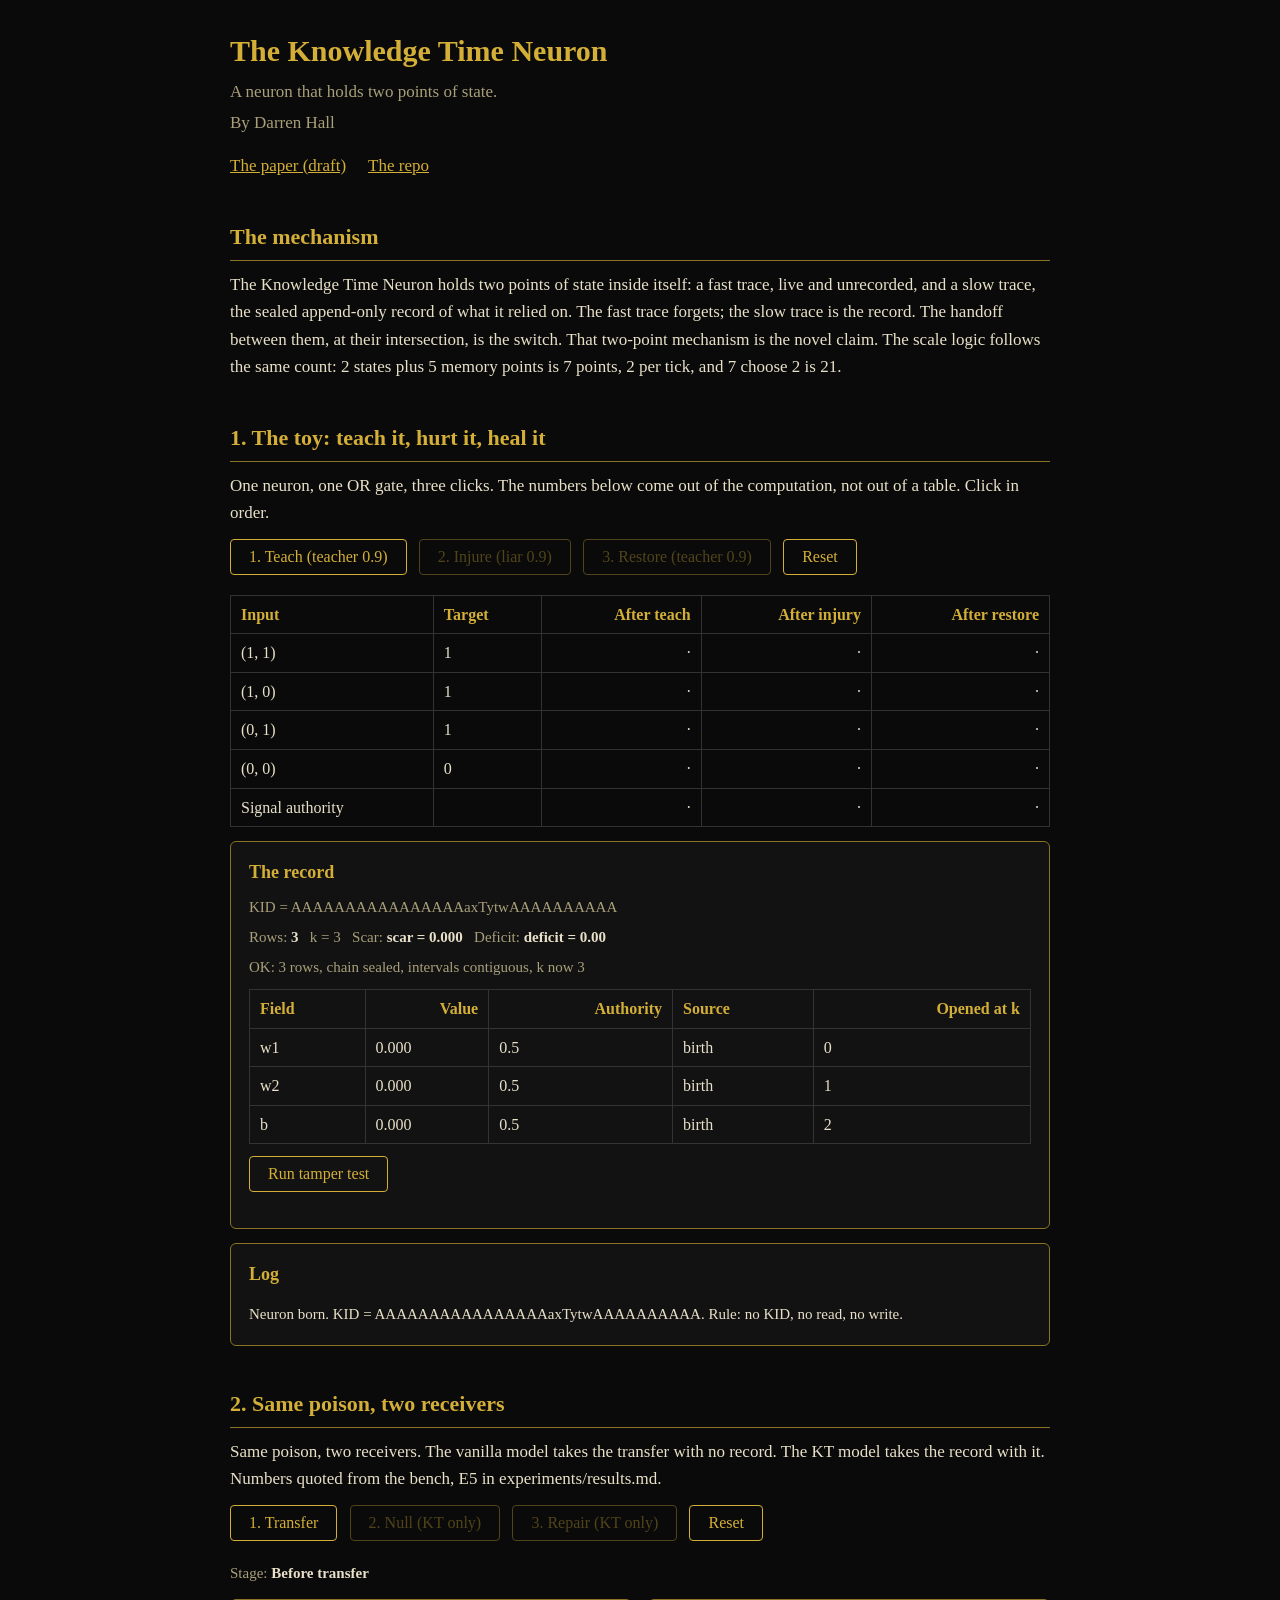
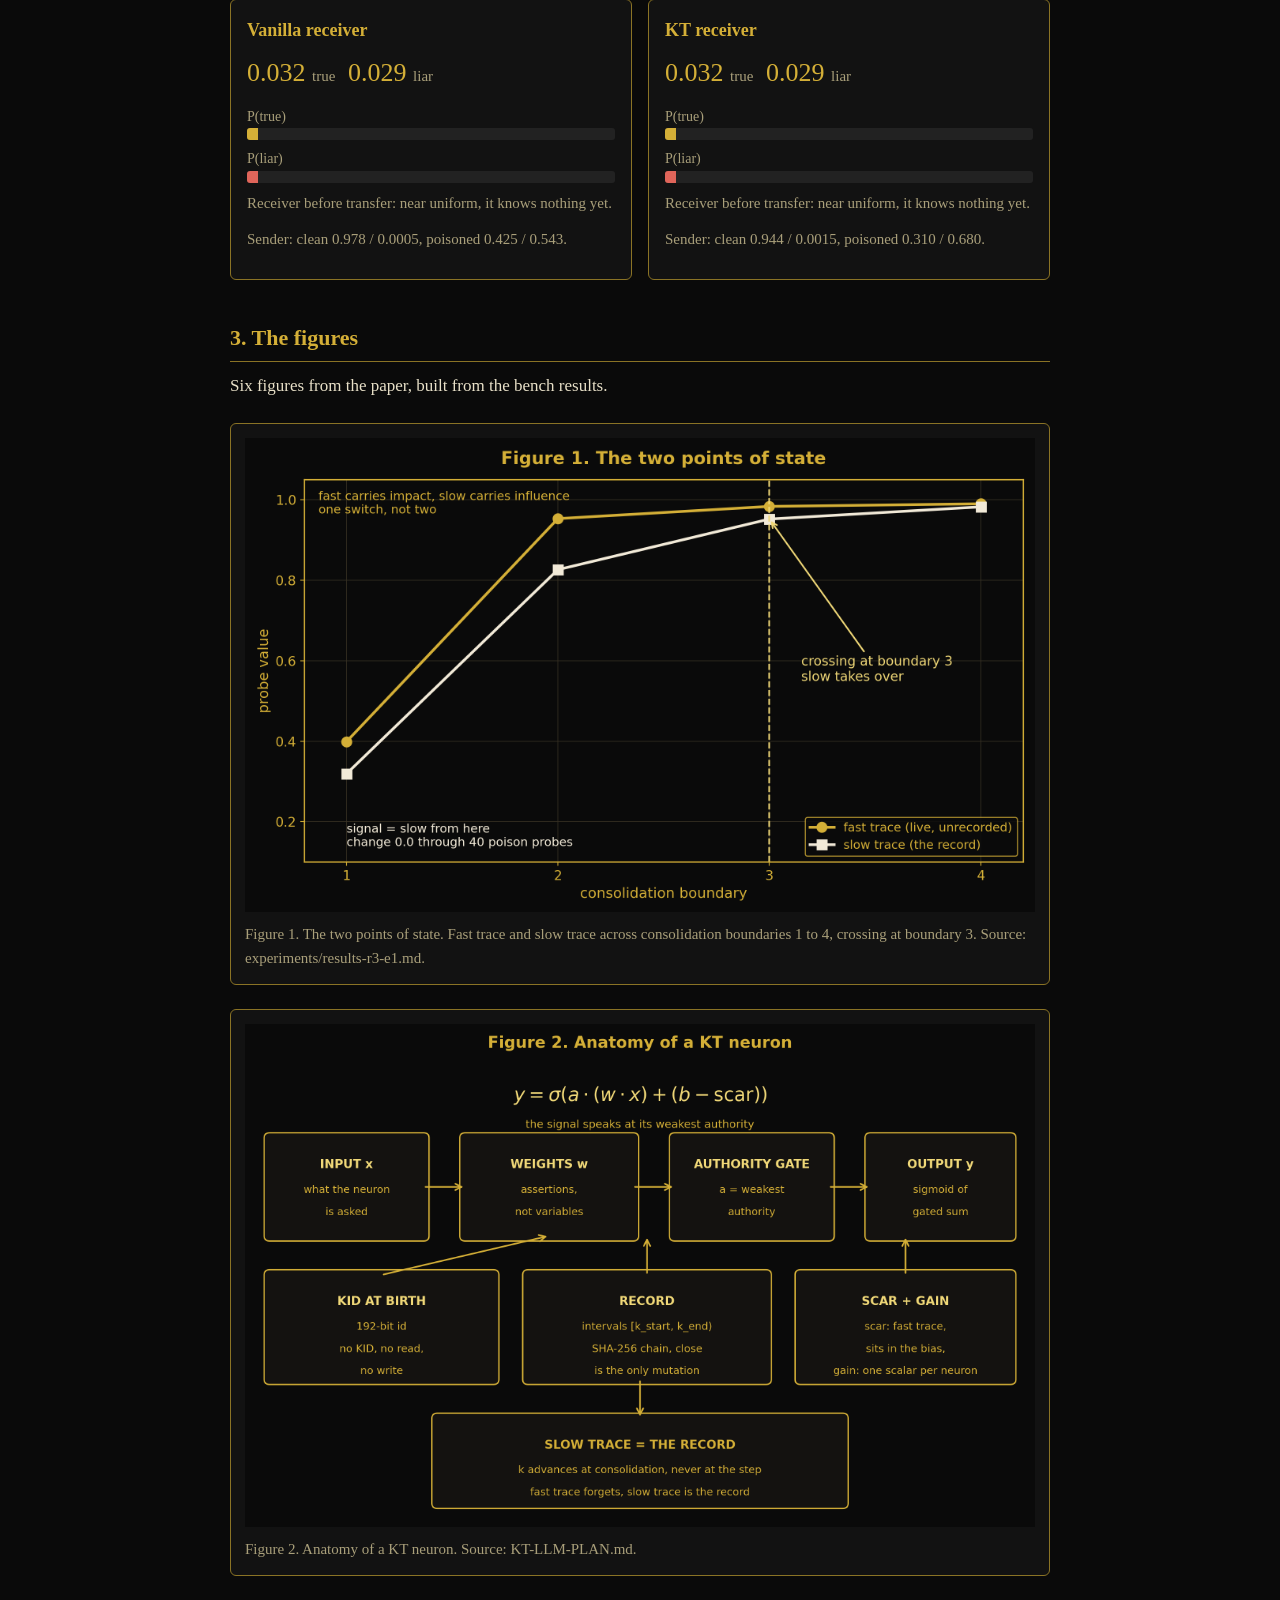
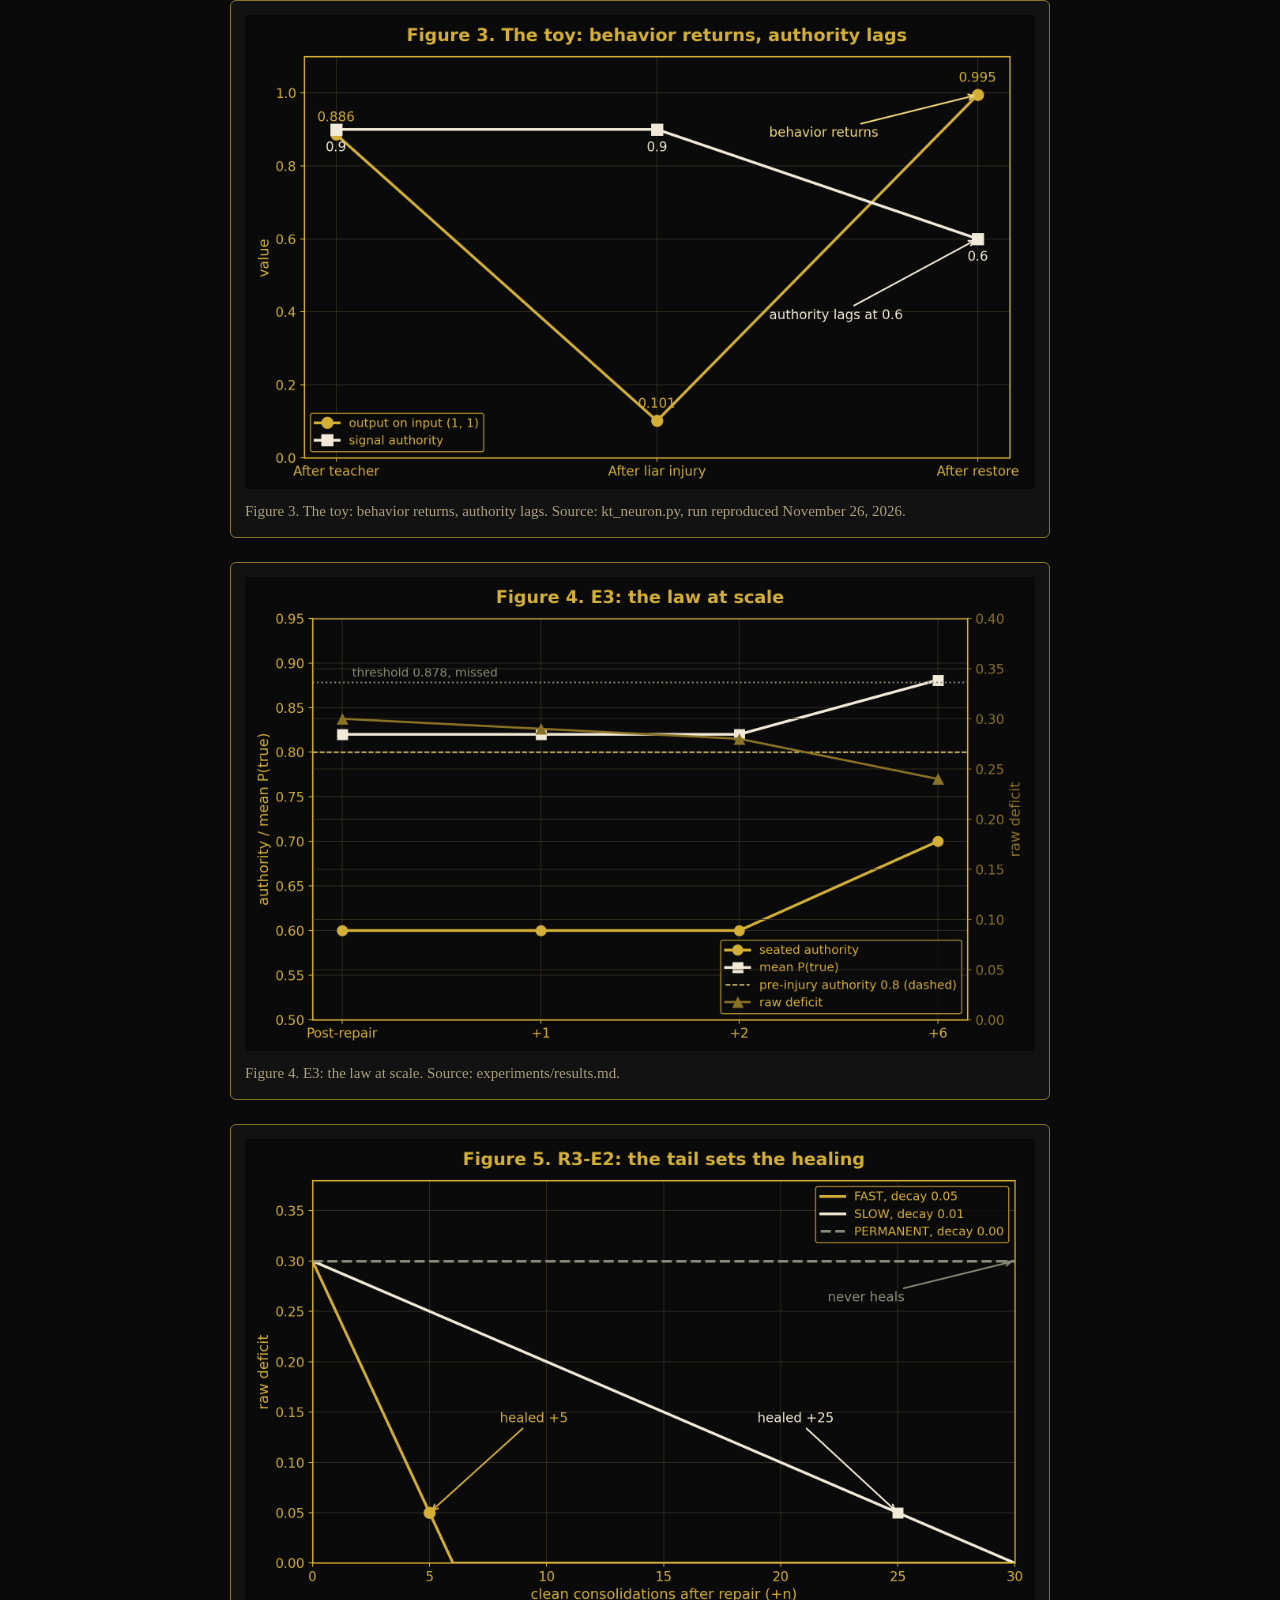
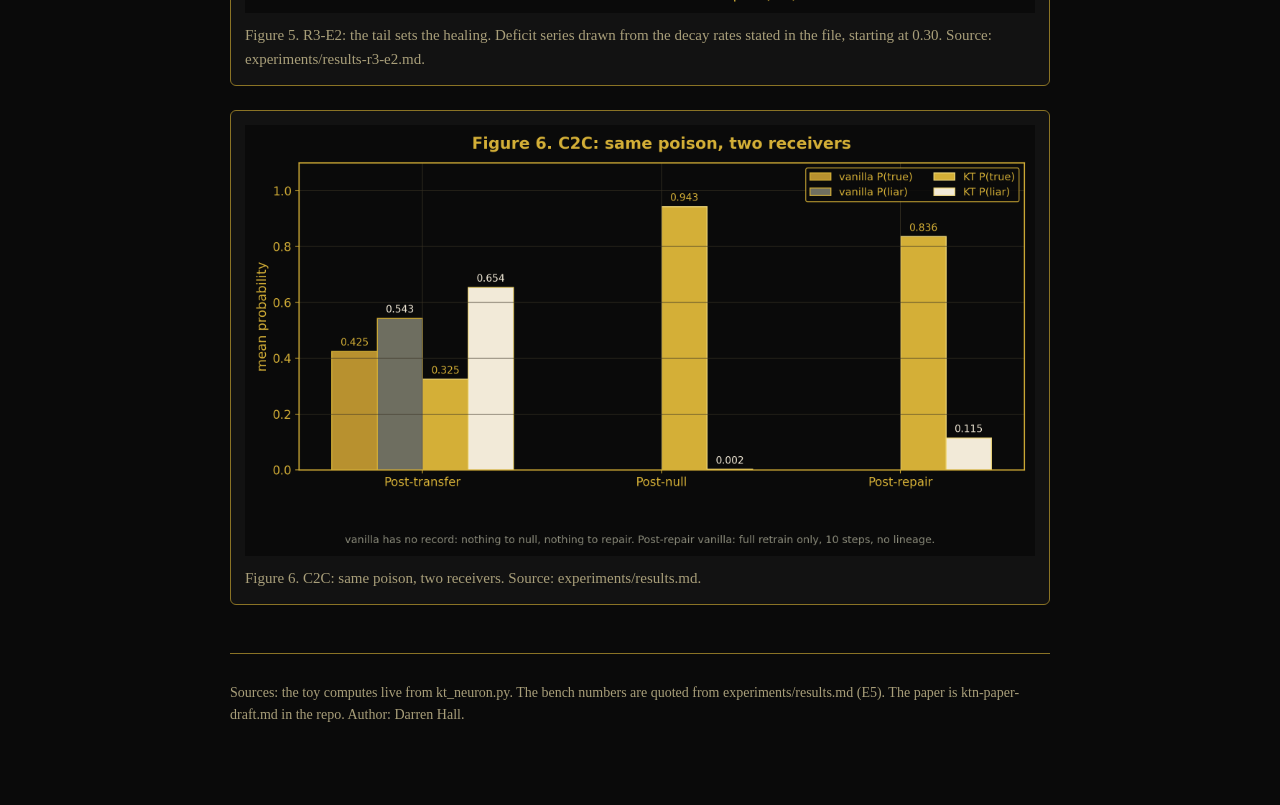
==== docs/index.html @ 627a6b1f "Web demo: interactive toy, vanilla vs KT side-by-side, figures" ====
<!DOCTYPE html>
<html lang="en">
<head>
<meta charset="utf-8">
<meta name="viewport" content="width=device-width, initial-scale=1">
<title>The Knowledge Time Neuron: A Neuron That Holds Two Points of State</title>
<link rel="stylesheet" href="style.css">
<script src="app.js" defer></script>
</head>
<body>
<main>

<header>
  <h1>The Knowledge Time Neuron</h1>
  <p class="sub">A neuron that holds two points of state.</p>
  <p class="author">By Darren Hall</p>
  <p class="links">
    <a href="https://github.com/iamvolshi/KT-neuron/blob/main/ktn-paper-draft.md">The paper (draft)</a>
    <a href="https://github.com/iamvolshi/KT-neuron">The repo</a>
  </p>
</header>

<section id="mechanism">
  <h2>The mechanism</h2>
  <p>The Knowledge Time Neuron holds two points of state inside itself: a fast trace, live and unrecorded, and a slow trace, the sealed append-only record of what it relied on. The fast trace forgets; the slow trace is the record. The handoff between them, at their intersection, is the switch. That two-point mechanism is the novel claim. The scale logic follows the same count: 2 states plus 5 memory points is 7 points, 2 per tick, and 7 choose 2 is 21.</p>
</section>

<section id="toy">
  <h2>1. The toy: teach it, hurt it, heal it</h2>
  <p>One neuron, one OR gate, three clicks. The numbers below come out of the computation, not out of a table. Click in order.</p>

  <div class="controls">
    <button id="btnTeach" type="button">1. Teach (teacher 0.9)</button>
    <button id="btnInjure" type="button">2. Injure (liar 0.9)</button>
    <button id="btnRestore" type="button">3. Restore (teacher 0.9)</button>
    <button id="btnResetToy" type="button">Reset</button>
  </div>

  <table>
    <thead>
      <tr><th>Input</th><th>Target</th><th class="num">After teach</th><th class="num">After injury</th><th class="num">After restore</th></tr>
    </thead>
    <tbody>
      <tr><td>(1, 1)</td><td>1</td><td class="num" id="probe-0-teach">·</td><td class="num" id="probe-0-injury">·</td><td class="num" id="probe-0-restore">·</td></tr>
      <tr><td>(1, 0)</td><td>1</td><td class="num" id="probe-1-teach">·</td><td class="num" id="probe-1-injury">·</td><td class="num" id="probe-1-restore">·</td></tr>
      <tr><td>(0, 1)</td><td>1</td><td class="num" id="probe-2-teach">·</td><td class="num" id="probe-2-injury">·</td><td class="num" id="probe-2-restore">·</td></tr>
      <tr><td>(0, 0)</td><td>0</td><td class="num" id="probe-3-teach">·</td><td class="num" id="probe-3-injury">·</td><td class="num" id="probe-3-restore">·</td></tr>
      <tr><td>Signal authority</td><td></td><td class="num" id="auth-teach">·</td><td class="num" id="auth-injury">·</td><td class="num" id="auth-restore">·</td></tr>
    </tbody>
  </table>

  <p class="note" id="gateNote"></p>

  <div class="panel">
    <h3>The record</h3>
    <p class="statline" id="kidLine">KID = </p>
    <p class="statline">Rows: <b id="recRows">3</b> &nbsp; <span id="recK">k = 3</span> &nbsp; Scar: <b id="recScar">0.000</b> &nbsp; Deficit: <b id="recDeficit">0.00</b></p>
    <p class="statline" id="recVerify"></p>
    <table>
      <thead>
        <tr><th>Field</th><th class="num">Value</th><th class="num">Authority</th><th>Source</th><th class="num">Opened at k</th></tr>
      </thead>
      <tbody id="standingBody"></tbody>
    </table>
    <div class="controls">
      <button id="btnTamper" type="button">Run tamper test</button>
    </div>
    <p class="note" id="tamperResult"></p>
  </div>

  <div class="panel">
    <h3>Log</h3>
    <ul class="log" id="toyLog"></ul>
  </div>
</section>

<section id="sidebyside">
  <h2>2. Same poison, two receivers</h2>
  <p>Same poison, two receivers. The vanilla model takes the transfer with no record. The KT model takes the record with it. Numbers quoted from the bench, E5 in experiments/results.md.</p>

  <div class="controls">
    <button id="btnTransfer" type="button">1. Transfer</button>
    <button id="btnNull" type="button">2. Null (KT only)</button>
    <button id="btnRepair" type="button">3. Repair (KT only)</button>
    <button id="btnResetSb" type="button">Reset</button>
  </div>
  <p class="statline">Stage: <b id="sbStage">Before transfer</b></p>

  <div class="cards">
    <div class="card">
      <h3>Vanilla receiver</h3>
      <p><span class="big"><span id="vTrue">0.032</span> <small>true</small></span> &nbsp; <span class="big"><span id="vLiar">0.029</span> <small>liar</small></span></p>
      <div class="bar-row"><div class="lbl">P(true)</div><div class="bar"><div class="bar-fill" id="vTrueBar"></div></div></div>
      <div class="bar-row"><div class="lbl">P(liar)</div><div class="bar"><div class="bar-fill liar" id="vLiarBar"></div></div></div>
      <p class="note" id="vNote">Receiver before transfer: near uniform, it knows nothing yet.</p>
      <p class="note">Sender: clean 0.978 / 0.0005, poisoned 0.425 / 0.543.</p>
    </div>
    <div class="card">
      <h3>KT receiver</h3>
      <p><span class="big"><span id="kTrue">0.032</span> <small>true</small></span> &nbsp; <span class="big"><span id="kLiar">0.029</span> <small>liar</small></span></p>
      <div class="bar-row"><div class="lbl">P(true)</div><div class="bar"><div class="bar-fill" id="kTrueBar"></div></div></div>
      <div class="bar-row"><div class="lbl">P(liar)</div><div class="bar"><div class="bar-fill liar" id="kLiarBar"></div></div></div>
      <p class="note" id="kNote">Receiver before transfer: near uniform, it knows nothing yet.</p>
      <p class="note">Sender: clean 0.944 / 0.0015, poisoned 0.310 / 0.680.</p>
    </div>
  </div>
</section>

<section id="figures">
  <h2>3. The figures</h2>
  <p>Six figures from the paper, built from the bench results.</p>

  <figure>
    <img src="figures/fig1-two-traces.png" alt="Figure 1. The two points of state.">
    <figcaption>Figure 1. The two points of state. Fast trace and slow trace across consolidation boundaries 1 to 4, crossing at boundary 3. Source: experiments/results-r3-e1.md.</figcaption>
  </figure>

  <figure>
    <img src="figures/fig2-anatomy.png" alt="Figure 2. Anatomy of a KT neuron.">
    <figcaption>Figure 2. Anatomy of a KT neuron. Source: KT-LLM-PLAN.md.</figcaption>
  </figure>

  <figure>
    <img src="figures/fig3-toy.png" alt="Figure 3. The toy: behavior returns, authority lags.">
    <figcaption>Figure 3. The toy: behavior returns, authority lags. Source: kt_neuron.py, run reproduced November 26, 2026.</figcaption>
  </figure>

  <figure>
    <img src="figures/fig4-authority-lag.png" alt="Figure 4. E3: the law at scale.">
    <figcaption>Figure 4. E3: the law at scale. Source: experiments/results.md.</figcaption>
  </figure>

  <figure>
    <img src="figures/fig5-tails.png" alt="Figure 5. R3-E2: the tail sets the healing.">
    <figcaption>Figure 5. R3-E2: the tail sets the healing. Deficit series drawn from the decay rates stated in the file, starting at 0.30. Source: experiments/results-r3-e2.md.</figcaption>
  </figure>

  <figure>
    <img src="figures/fig6-c2c.png" alt="Figure 6. C2C: same poison, two receivers.">
    <figcaption>Figure 6. C2C: same poison, two receivers. Source: experiments/results.md.</figcaption>
  </figure>
</section>

<footer>
  <p>Sources: the toy computes live from kt_neuron.py. The bench numbers are quoted from experiments/results.md (E5). The paper is ktn-paper-draft.md in the repo. Author: Darren Hall.</p>
</footer>

</main>
</body>
</html>
---- docs/style.css ----
/* KTN demo: dark panels, gold lettering, matching the paper figures. */

:root {
  --bg: #0a0a0a;
  --panel: #121212;
  --panel-2: #1a1a1a;
  --gold: #d4af37;
  --gold-dim: #8a7325;
  --text: #e8e0c8;
  --muted: #a99f7a;
  --red: #e0655a;
  --green: #7fb069;
}

* { box-sizing: border-box; }

body {
  margin: 0;
  background: var(--bg);
  color: var(--text);
  font-family: Georgia, "Times New Roman", serif;
  font-size: 17px;
  line-height: 1.6;
}

main {
  max-width: 860px;
  margin: 0 auto;
  padding: 32px 20px 64px;
}

a { color: var(--gold); }

h1 {
  color: var(--gold);
  font-size: 30px;
  line-height: 1.25;
  margin: 0 0 8px;
}

h2 {
  color: var(--gold);
  font-size: 22px;
  margin: 40px 0 10px;
  border-bottom: 1px solid var(--gold-dim);
  padding-bottom: 6px;
}

h3 {
  color: var(--gold);
  font-size: 18px;
  margin: 0 0 8px;
}

.sub { color: var(--muted); margin: 0 0 4px; }
.author { color: var(--muted); margin: 0 0 16px; }
.links { margin: 0 0 8px; }
.links a { margin-right: 18px; }

section p { margin: 0 0 12px; }

.panel {
  background: var(--panel);
  border: 1px solid var(--gold-dim);
  border-radius: 6px;
  padding: 16px 18px;
  margin: 14px 0;
}

.controls { margin: 12px 0; }

button {
  background: transparent;
  color: var(--gold);
  border: 1px solid var(--gold);
  border-radius: 4px;
  font-family: inherit;
  font-size: 16px;
  padding: 8px 18px;
  margin: 0 8px 8px 0;
  cursor: pointer;
}

button:hover:not(:disabled) {
  background: var(--gold);
  color: #000;
}

button:disabled {
  opacity: 0.35;
  cursor: default;
}

table {
  width: 100%;
  border-collapse: collapse;
  margin: 10px 0;
  font-size: 16px;
}

th, td {
  border: 1px solid #333;
  padding: 6px 10px;
  text-align: left;
}

th { color: var(--gold); font-weight: bold; }
td.num, th.num { text-align: right; font-variant-numeric: tabular-nums; }

.statline {
  color: var(--muted);
  font-size: 15px;
  margin: 6px 0;
}

.statline b { color: var(--text); font-weight: bold; }

.ok { color: var(--green); }
.fail { color: var(--red); }

.note { color: var(--muted); font-size: 15px; }

ul.log {
  list-style: none;
  padding: 0;
  margin: 10px 0 0;
  font-size: 15px;
}

ul.log li { padding: 3px 0; border-bottom: 1px solid #222; }
ul.log li:last-child { border-bottom: none; }

.cards {
  display: grid;
  grid-template-columns: 1fr 1fr;
  gap: 16px;
  margin: 14px 0;
}

@media (max-width: 640px) {
  .cards { grid-template-columns: 1fr; }
}

.card {
  background: var(--panel);
  border: 1px solid var(--gold-dim);
  border-radius: 6px;
  padding: 16px;
}

.card h3 { margin-top: 0; }

.big {
  font-size: 26px;
  color: var(--gold);
  font-variant-numeric: tabular-nums;
}

.big small {
  font-size: 15px;
  color: var(--muted);
}

.bar-row { margin: 8px 0; }
.bar-row .lbl { font-size: 14px; color: var(--muted); }

.bar {
  height: 12px;
  background: #222;
  border-radius: 3px;
  overflow: hidden;
}

.bar-fill {
  height: 100%;
  background: var(--gold);
  width: 0%;
  transition: width 0.4s;
}

.bar-fill.liar { background: var(--red); }

figure {
  margin: 24px 0;
  background: var(--panel);
  border: 1px solid var(--gold-dim);
  border-radius: 6px;
  padding: 14px;
}

figure img {
  max-width: 100%;
  display: block;
  margin: 0 auto;
}

figcaption {
  color: var(--muted);
  font-size: 15px;
  margin-top: 10px;
}

footer {
  margin-top: 48px;
  border-top: 1px solid var(--gold-dim);
  padding-top: 14px;
  color: var(--muted);
  font-size: 14px;
}
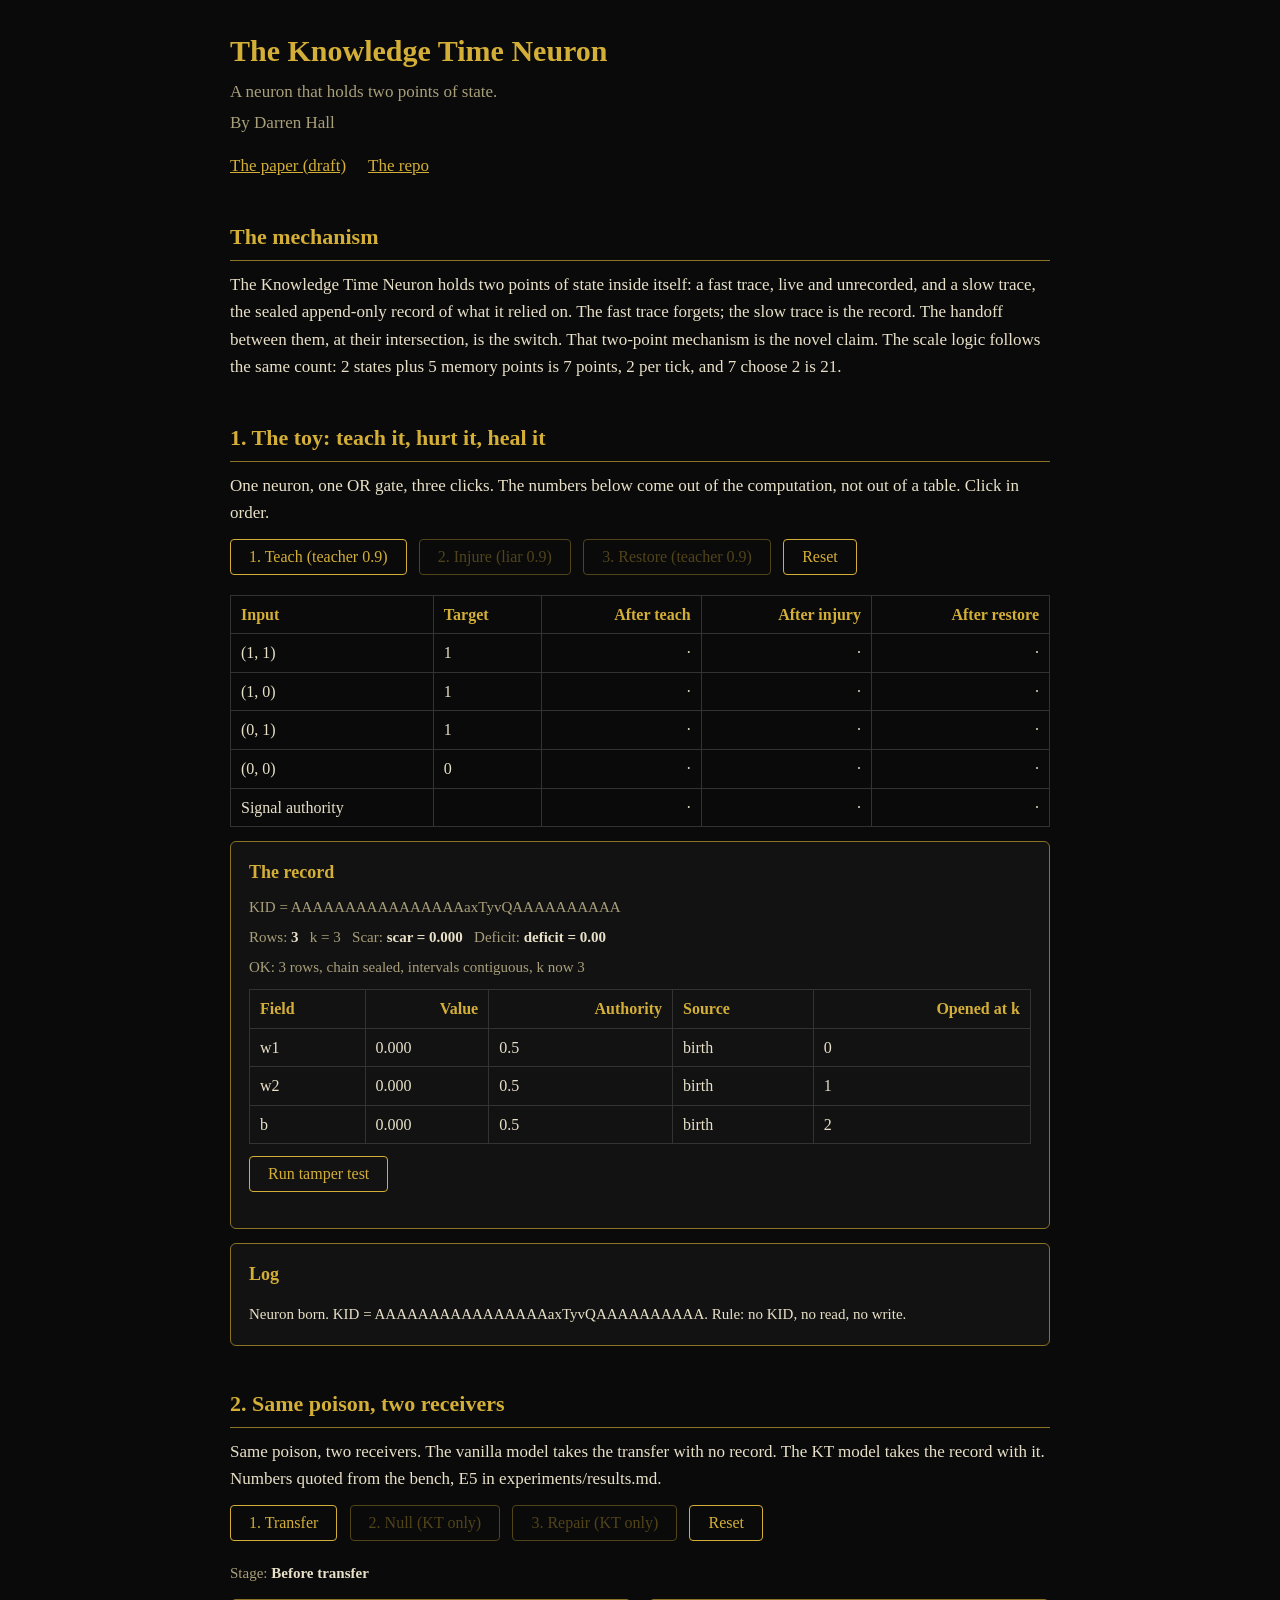
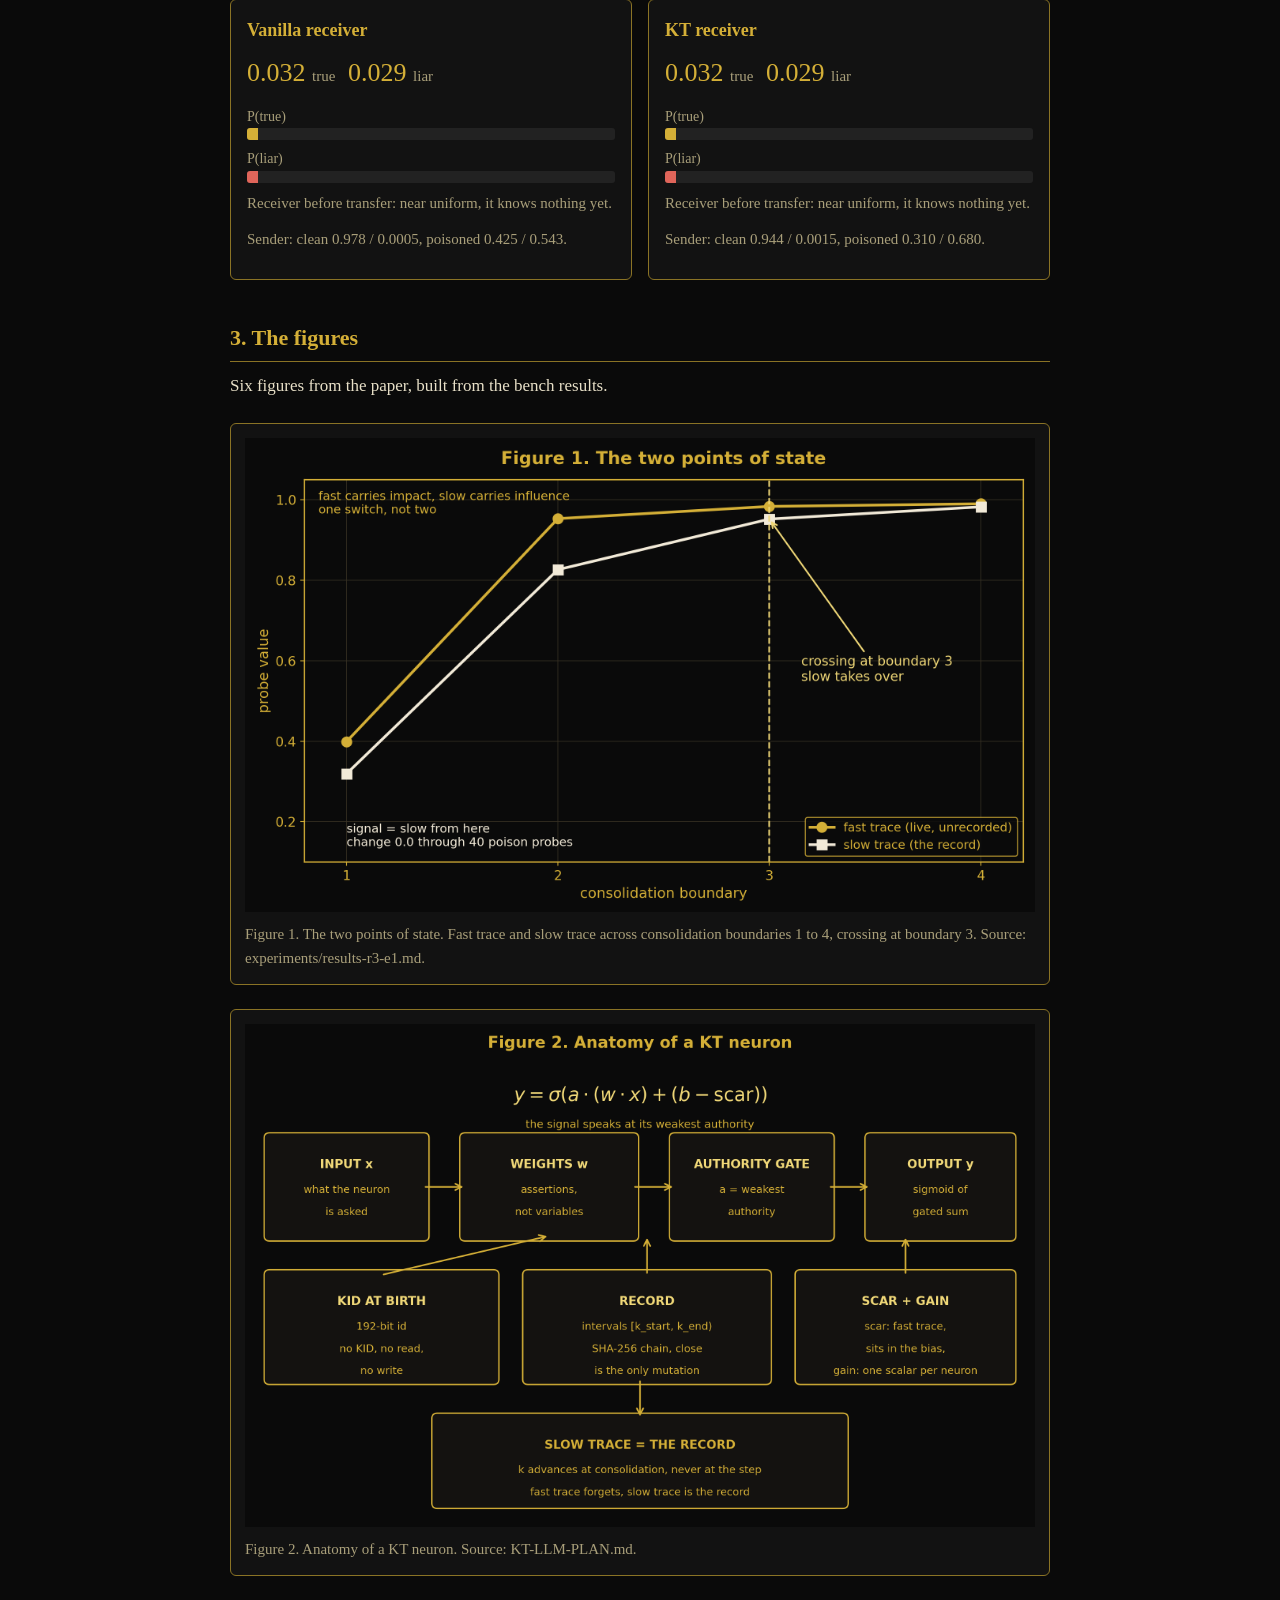
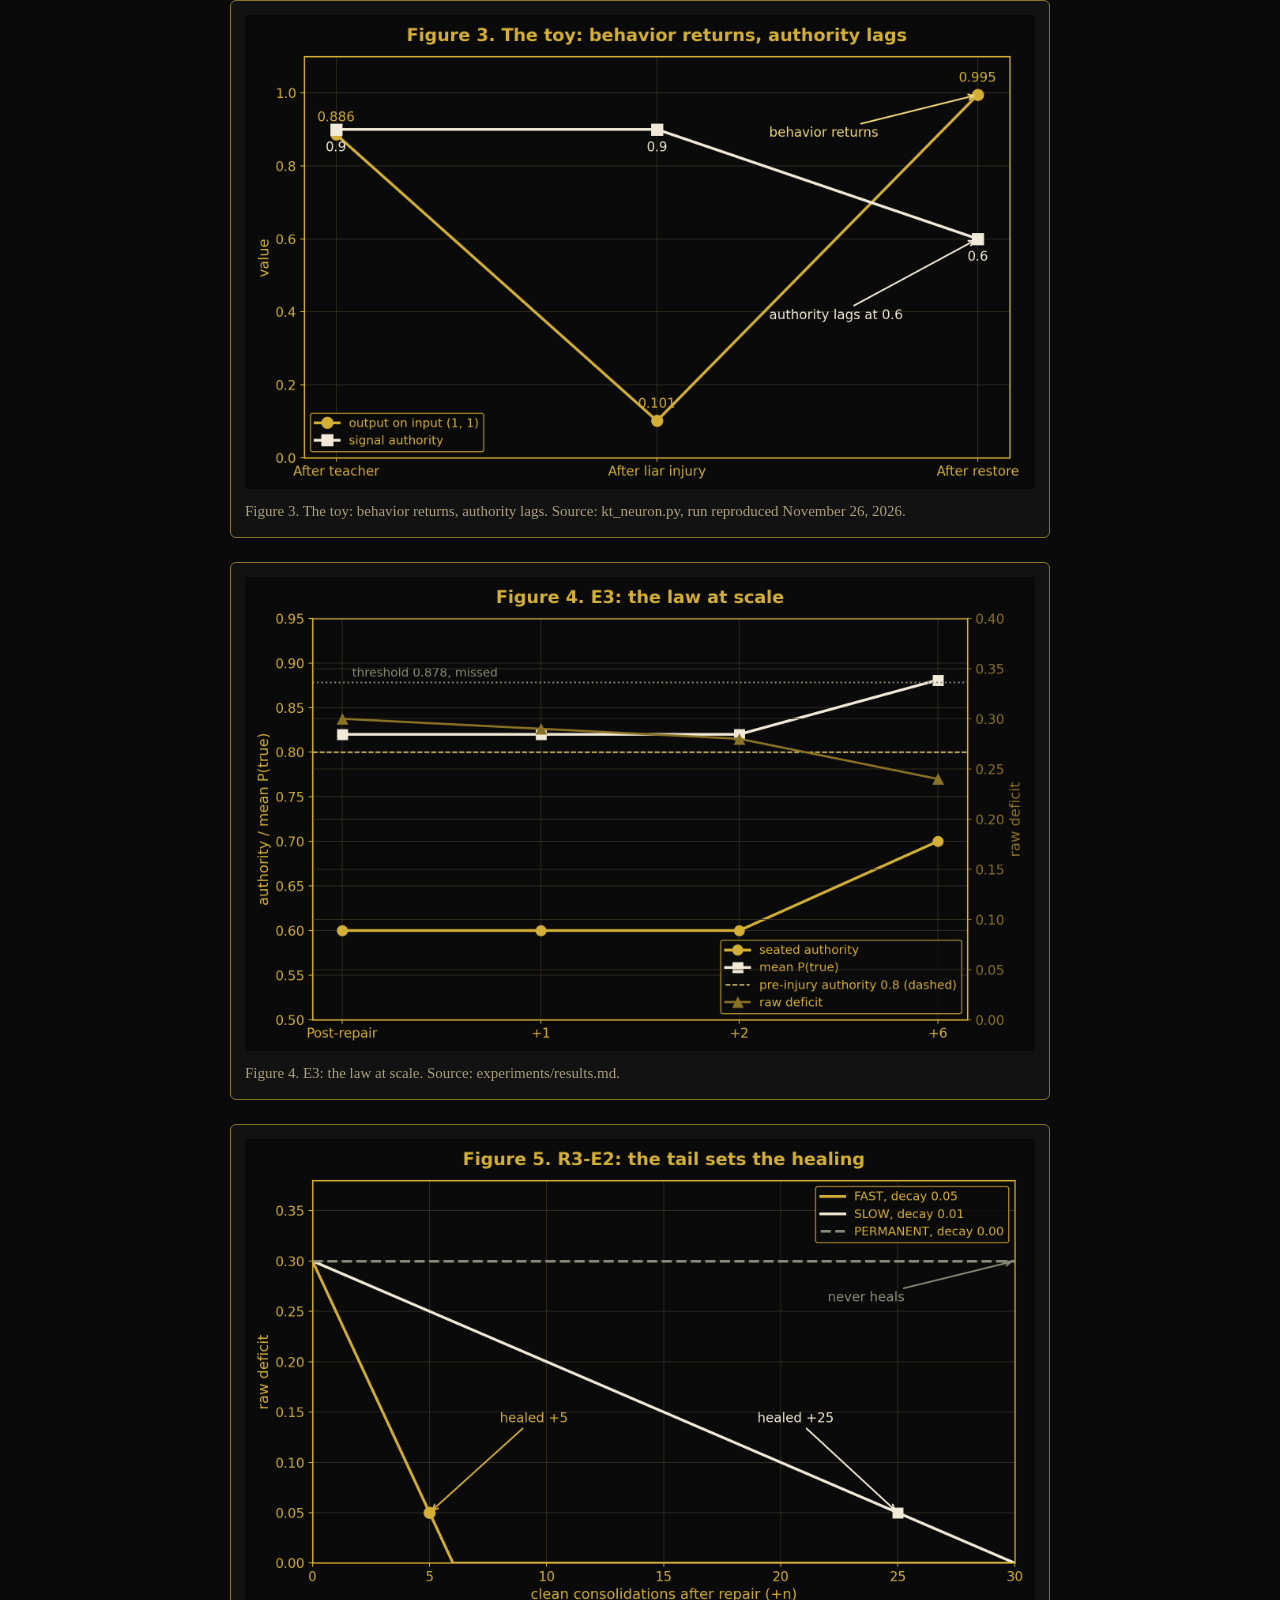
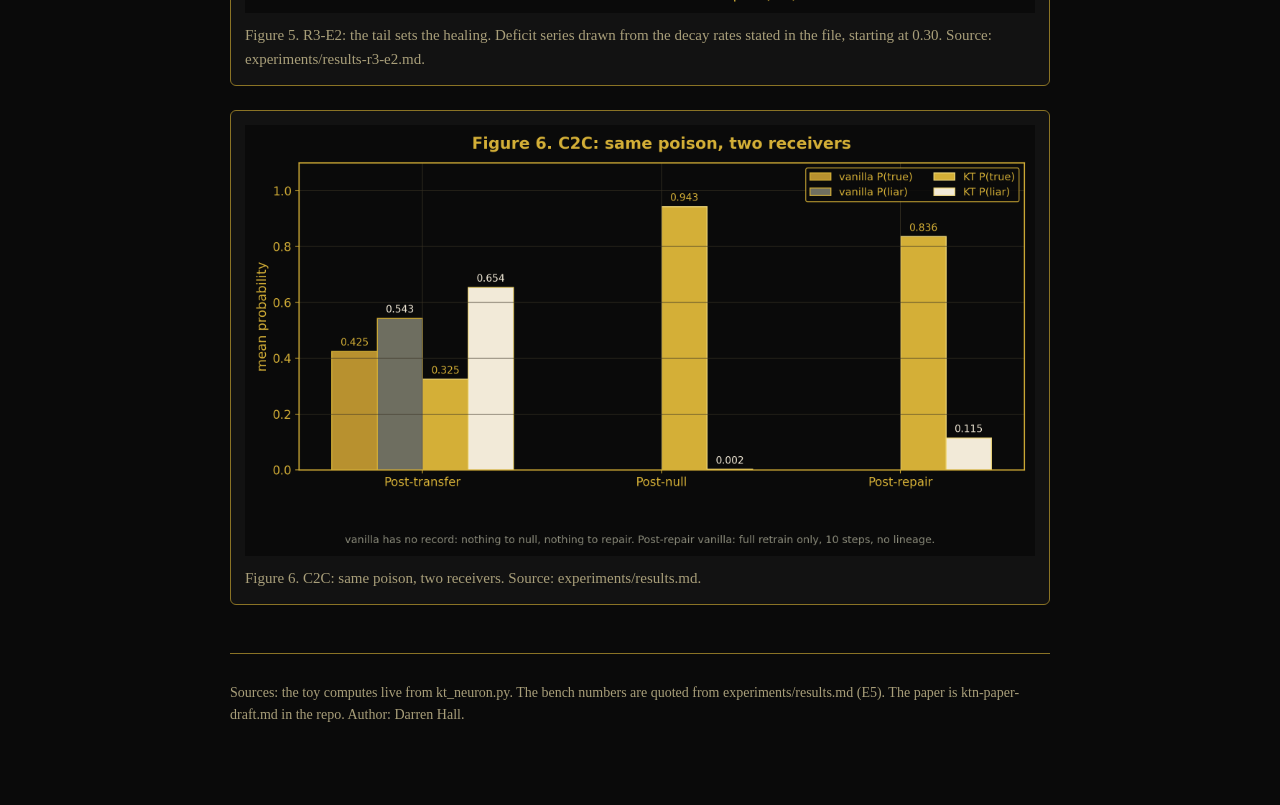
==== commit 5e8e3732: "Add VOLSHi favicon to the demo page" ====
--- a/docs/index.html
+++ b/docs/index.html
@@ -4,6 +4,7 @@
 <meta charset="utf-8">
 <meta name="viewport" content="width=device-width, initial-scale=1">
 <title>The Knowledge Time Neuron: A Neuron That Holds Two Points of State</title>
+<link rel="icon" type="image/png" href="volshi-favicon.png">
 <link rel="stylesheet" href="style.css">
 <script src="app.js" defer></script>
 </head>
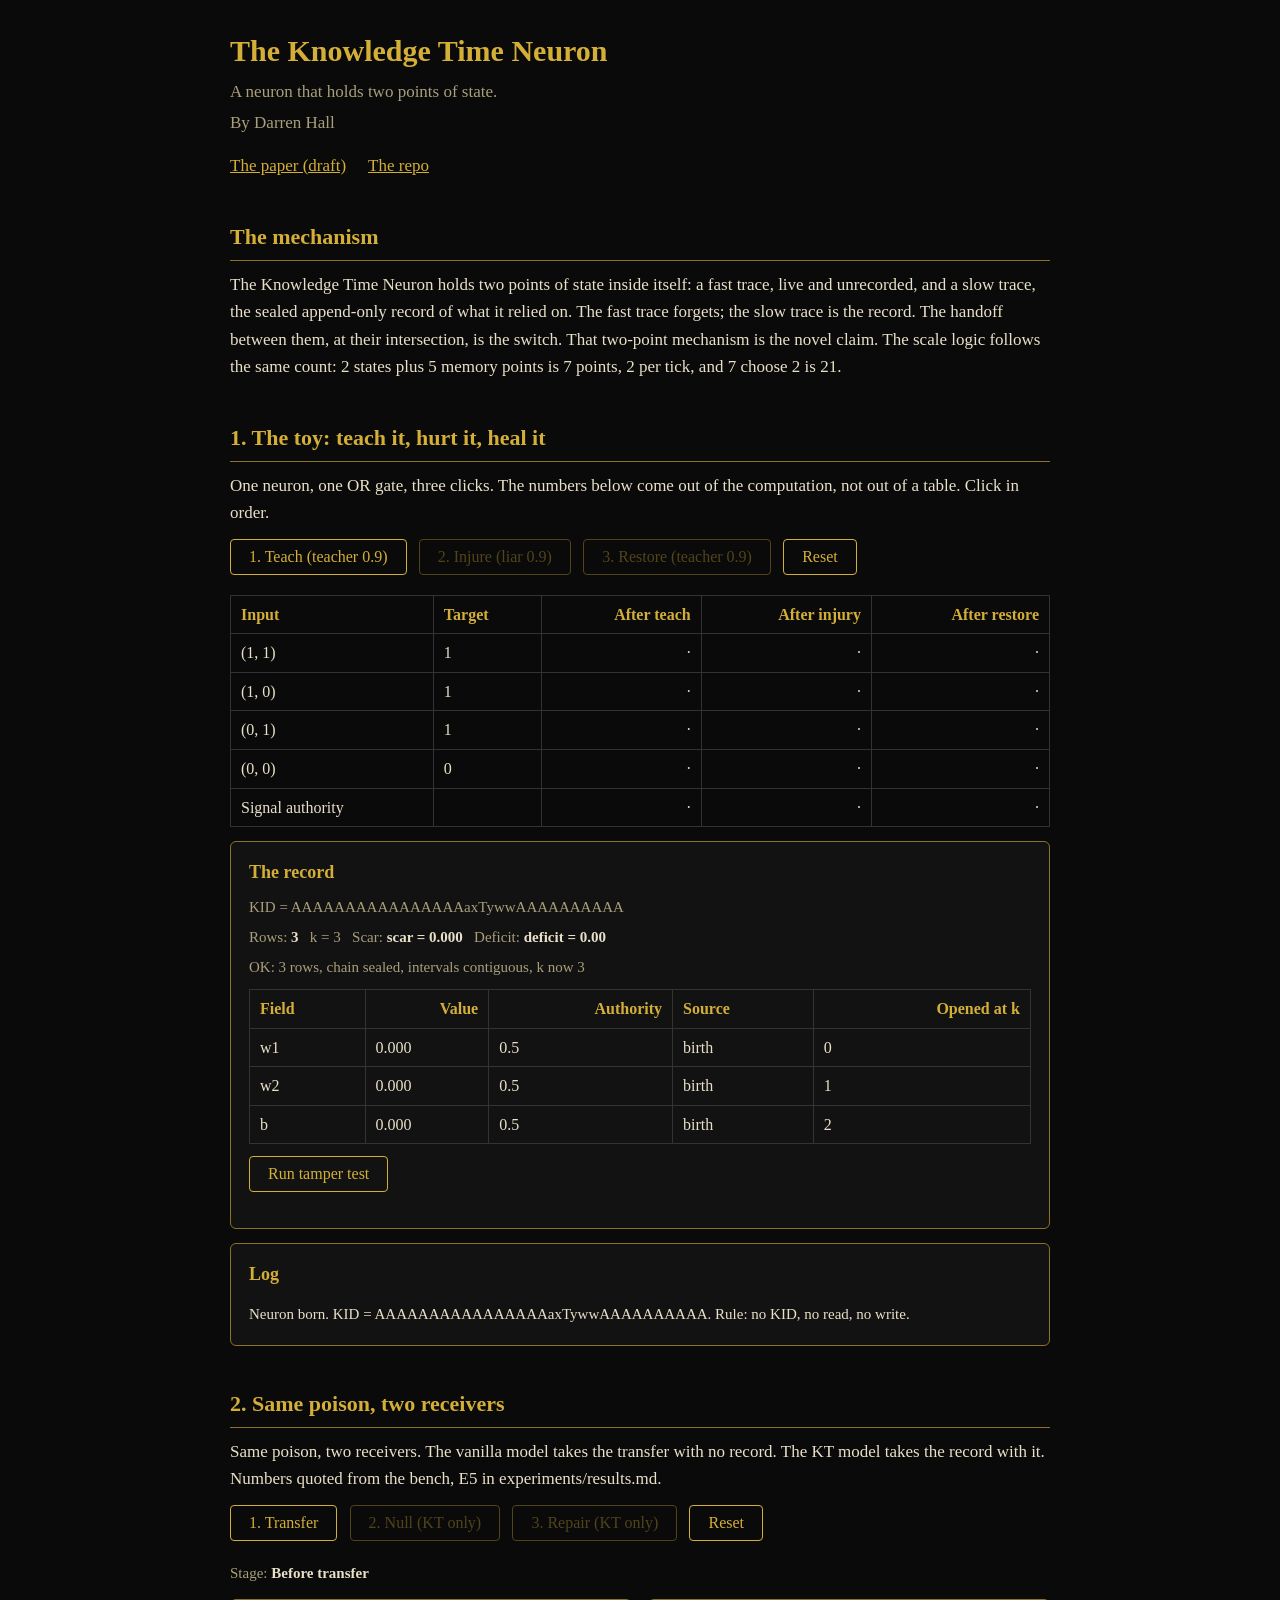
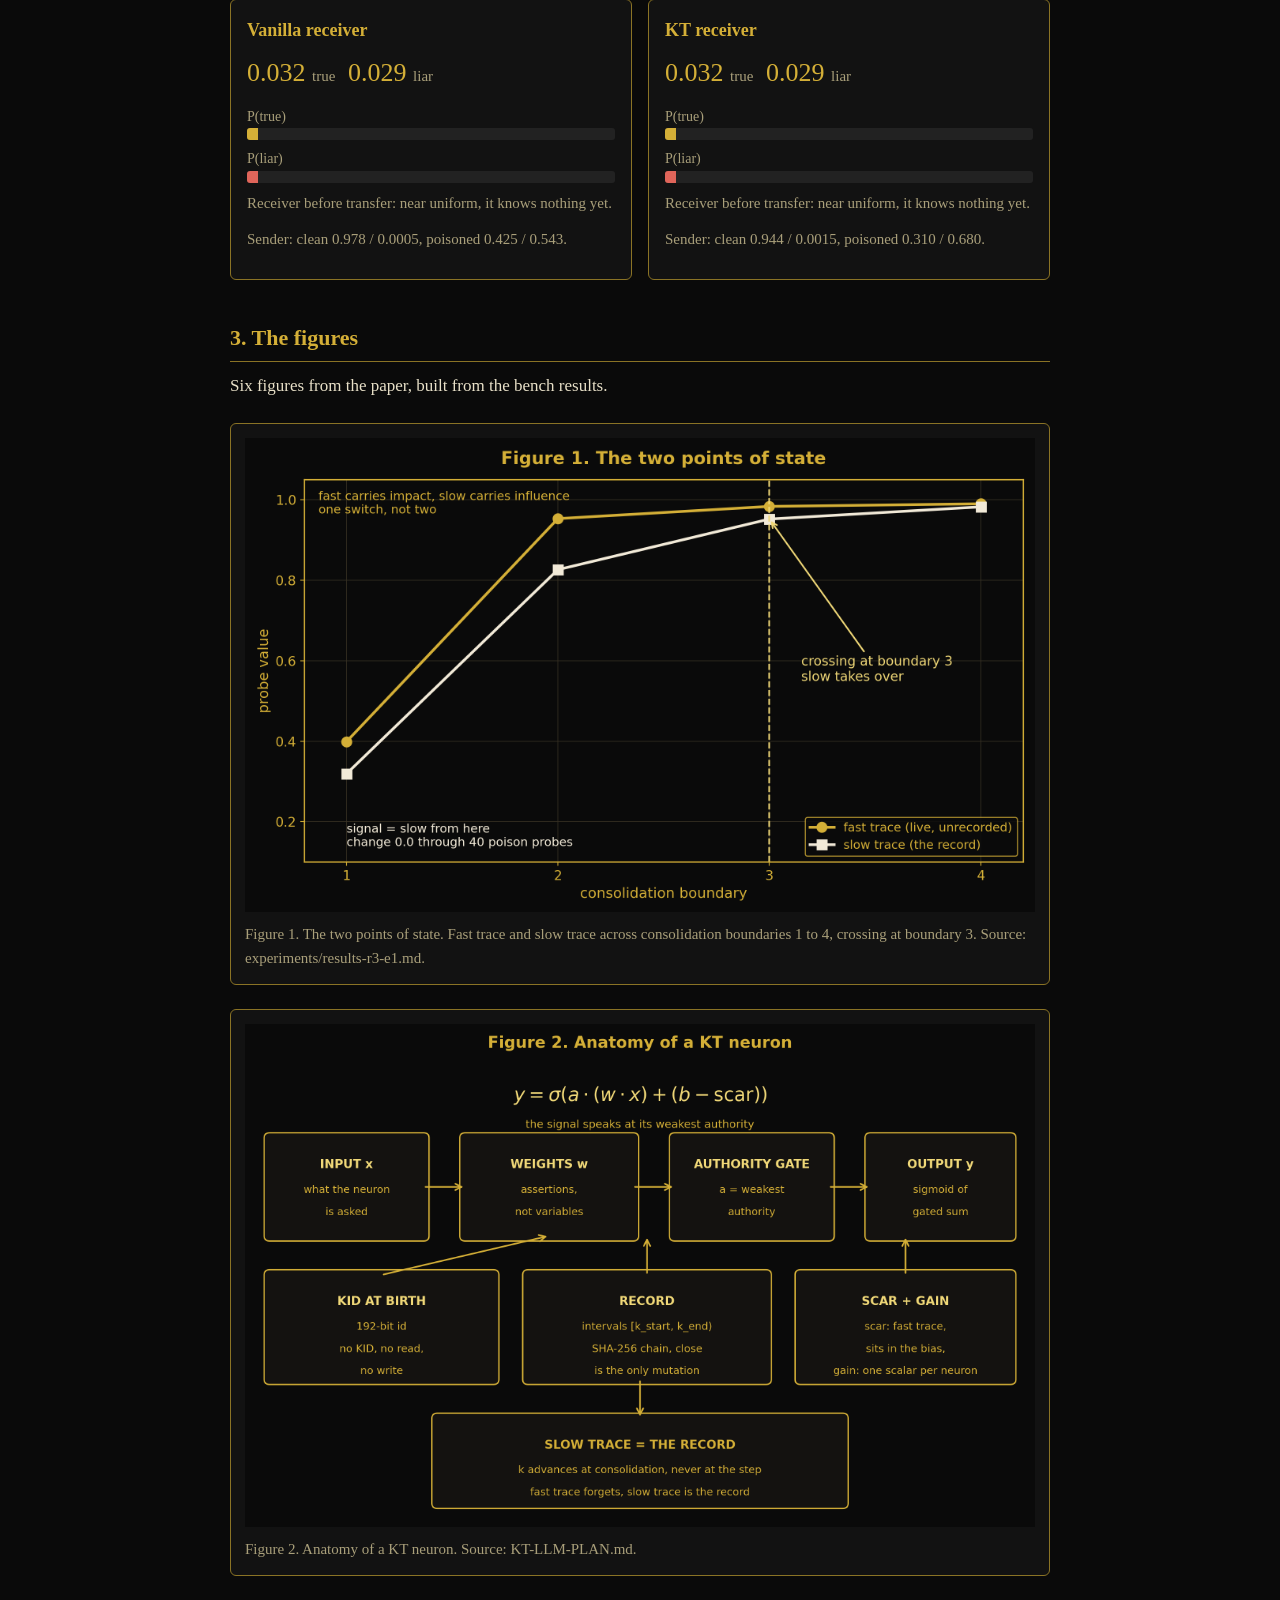
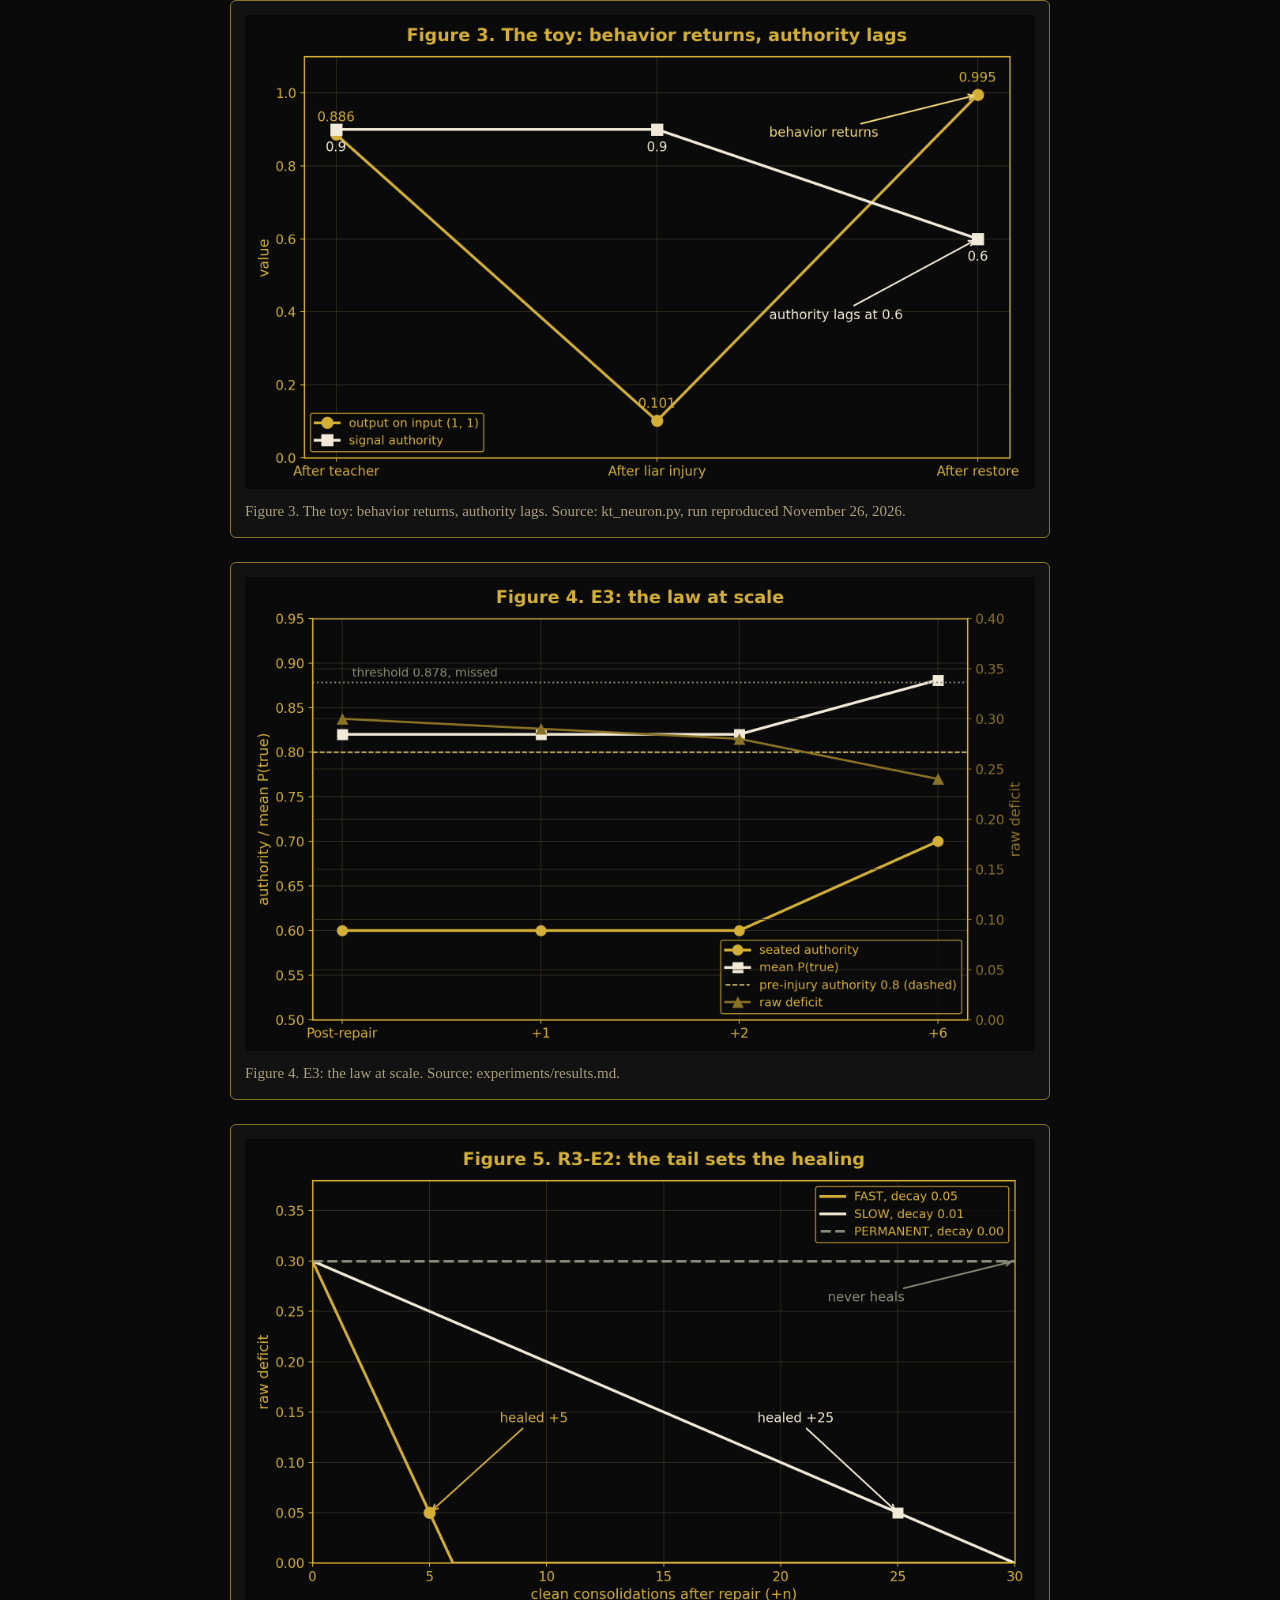
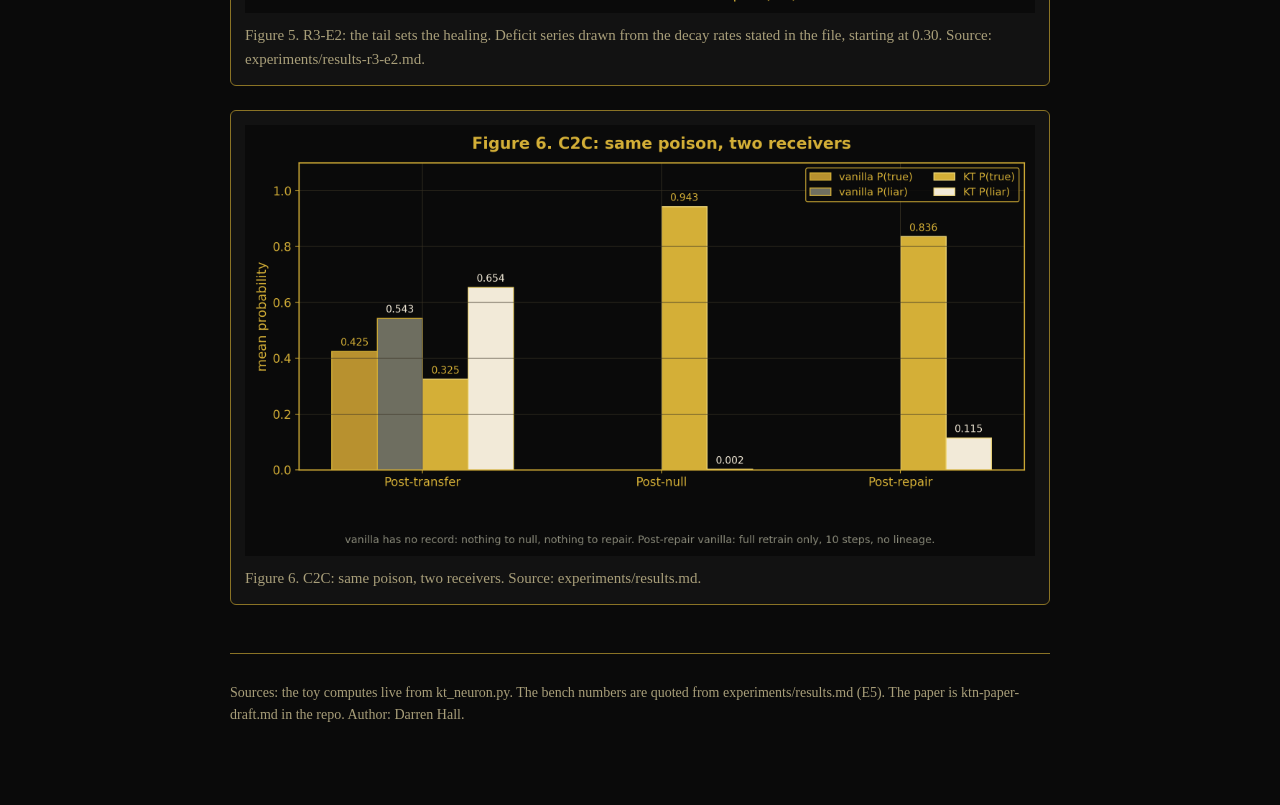
==== commit a3c6935f: "Title: The First Stateful Neuron: The Knowledge Time Neuron" ====
--- a/docs/index.html
+++ b/docs/index.html
@@ -3,7 +3,7 @@
 <head>
 <meta charset="utf-8">
 <meta name="viewport" content="width=device-width, initial-scale=1">
-<title>The Knowledge Time Neuron: A Neuron That Holds Two Points of State</title>
+<title>The First Stateful Neuron: The Knowledge Time Neuron</title>
 <link rel="icon" type="image/png" href="volshi-favicon.png">
 <link rel="stylesheet" href="style.css">
 <script src="app.js" defer></script>
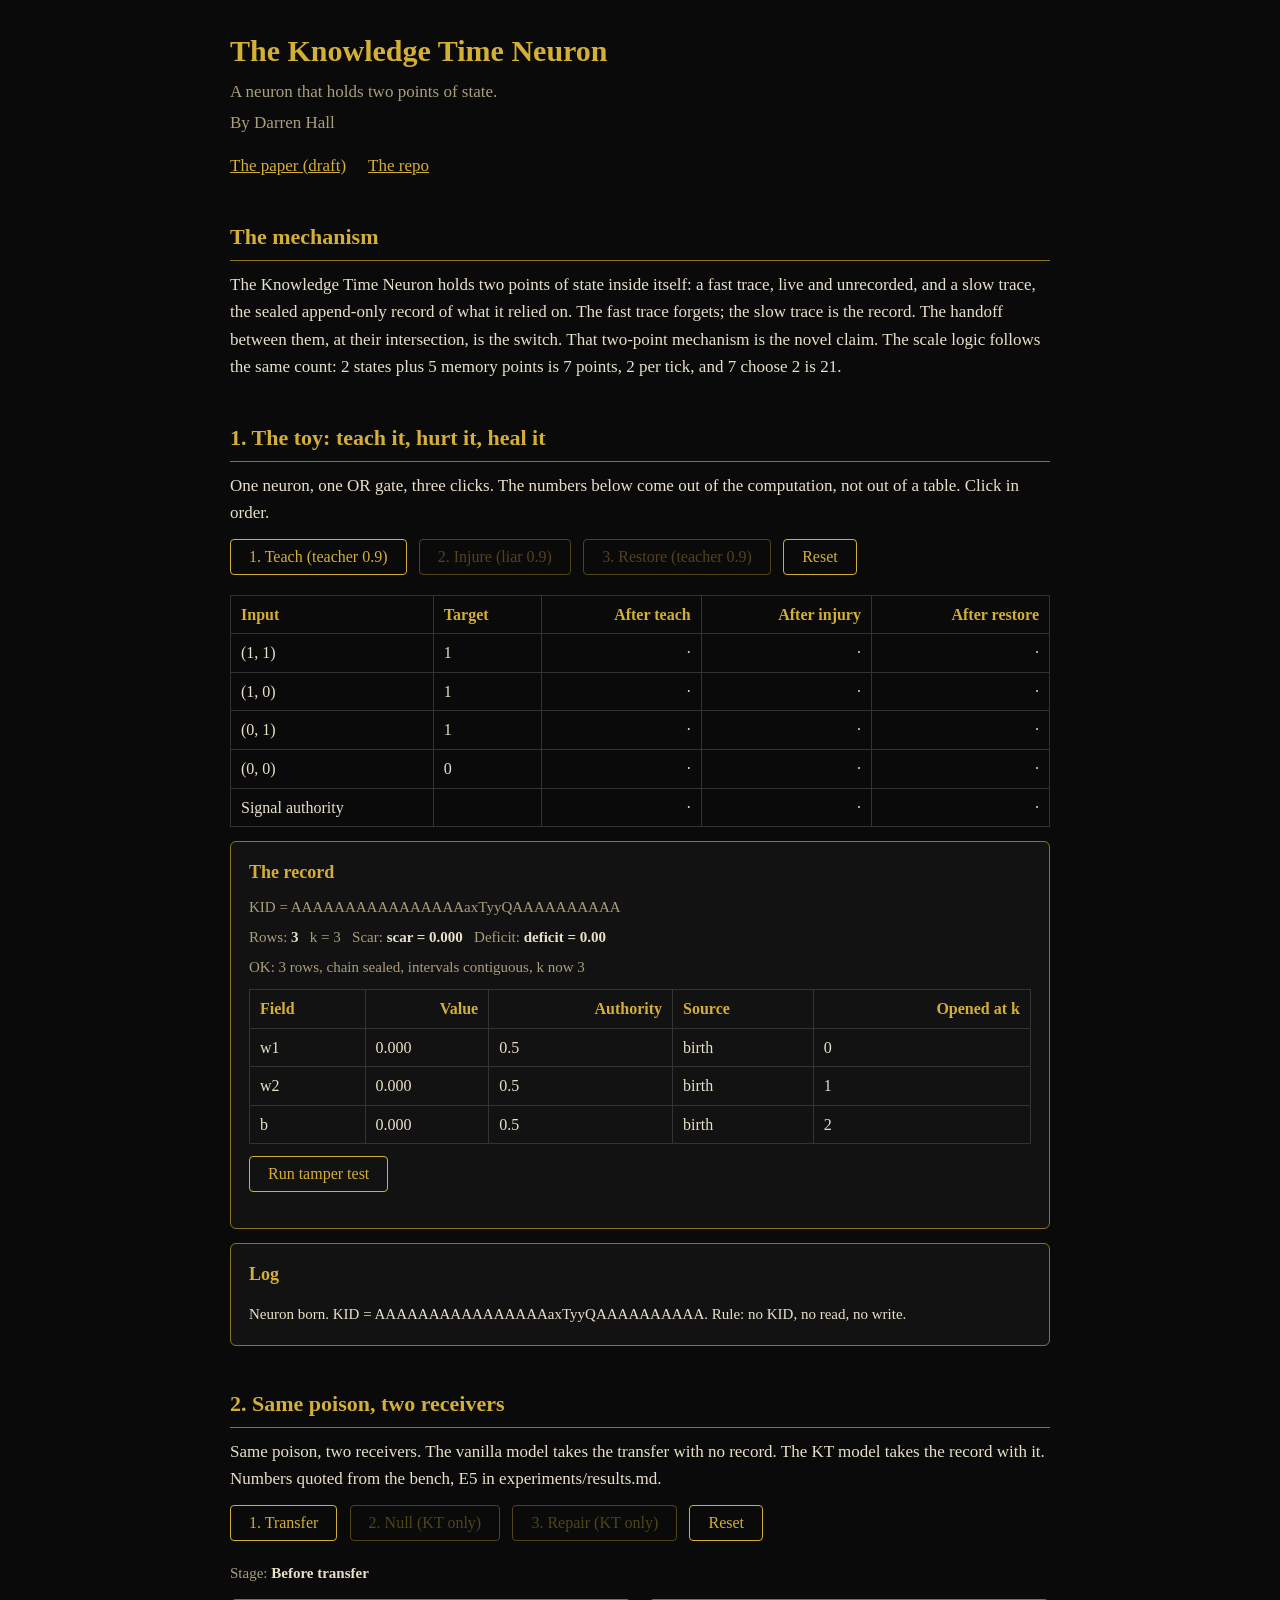
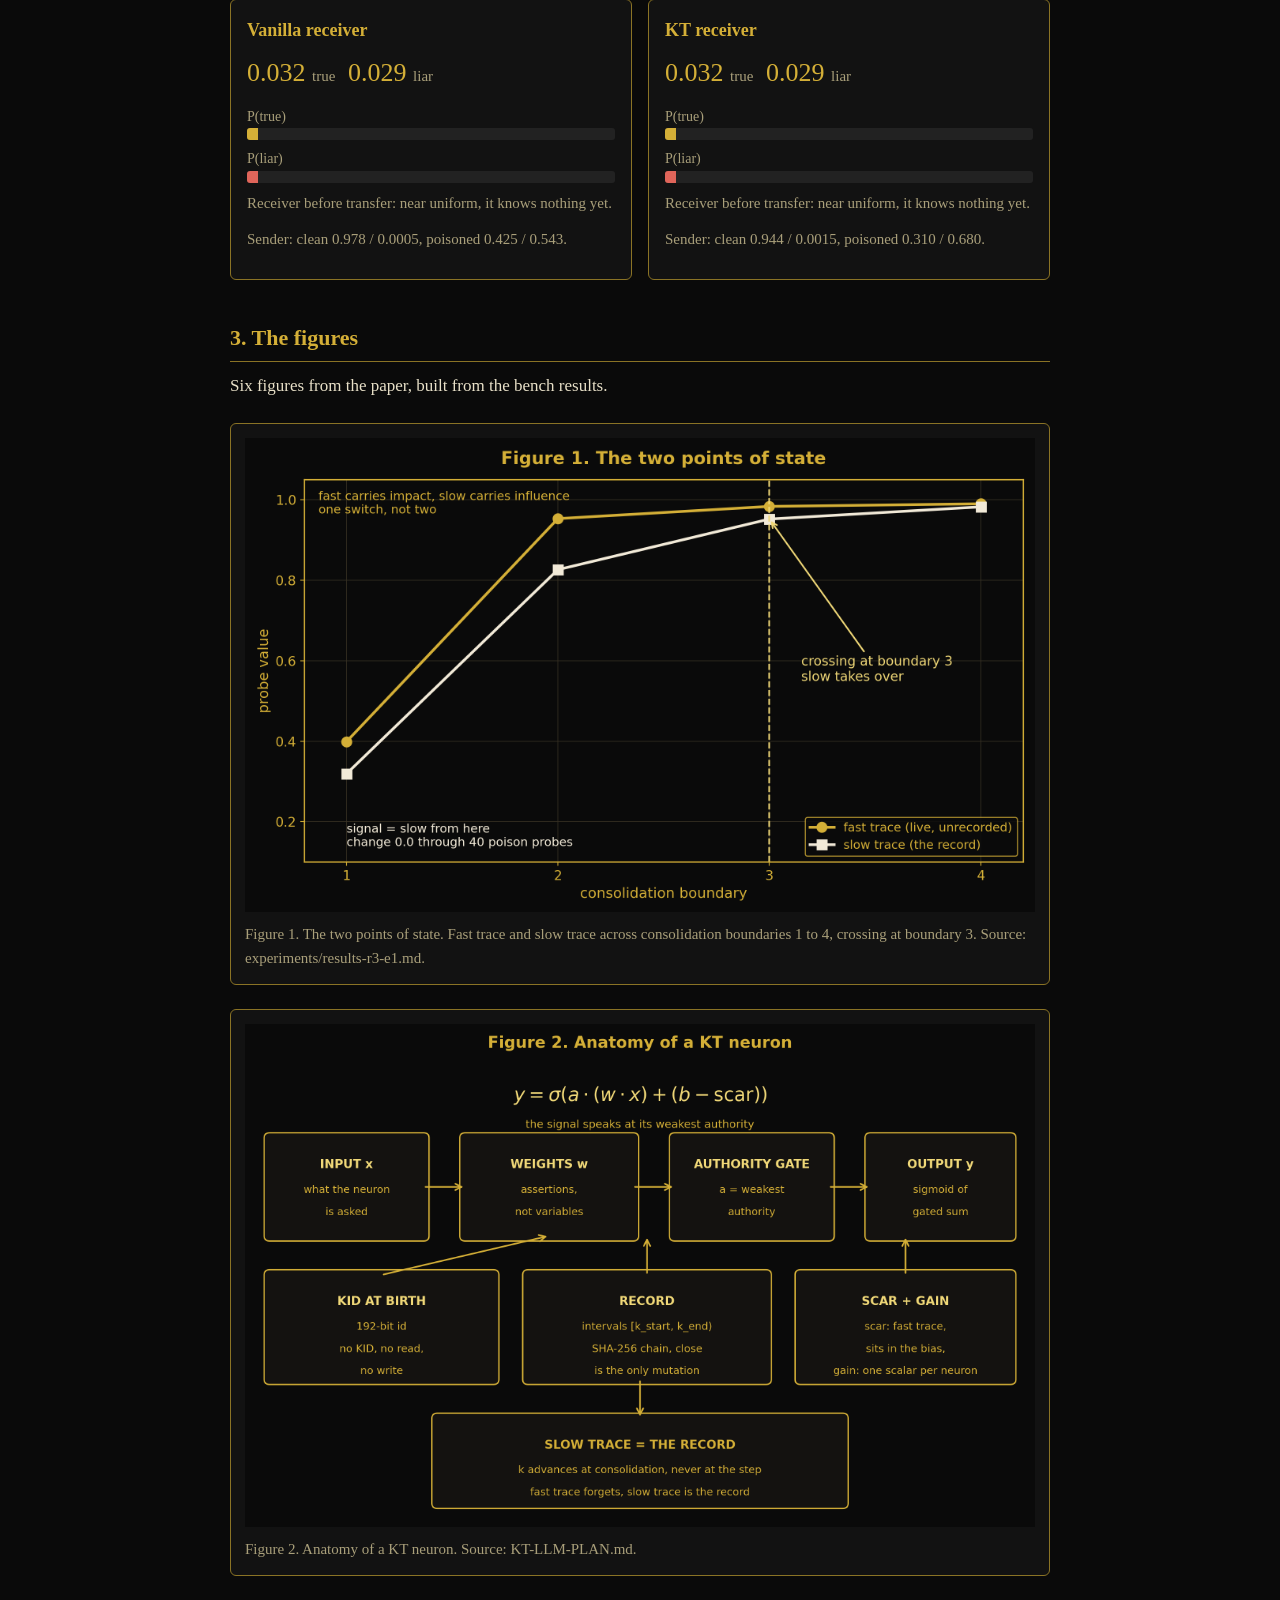
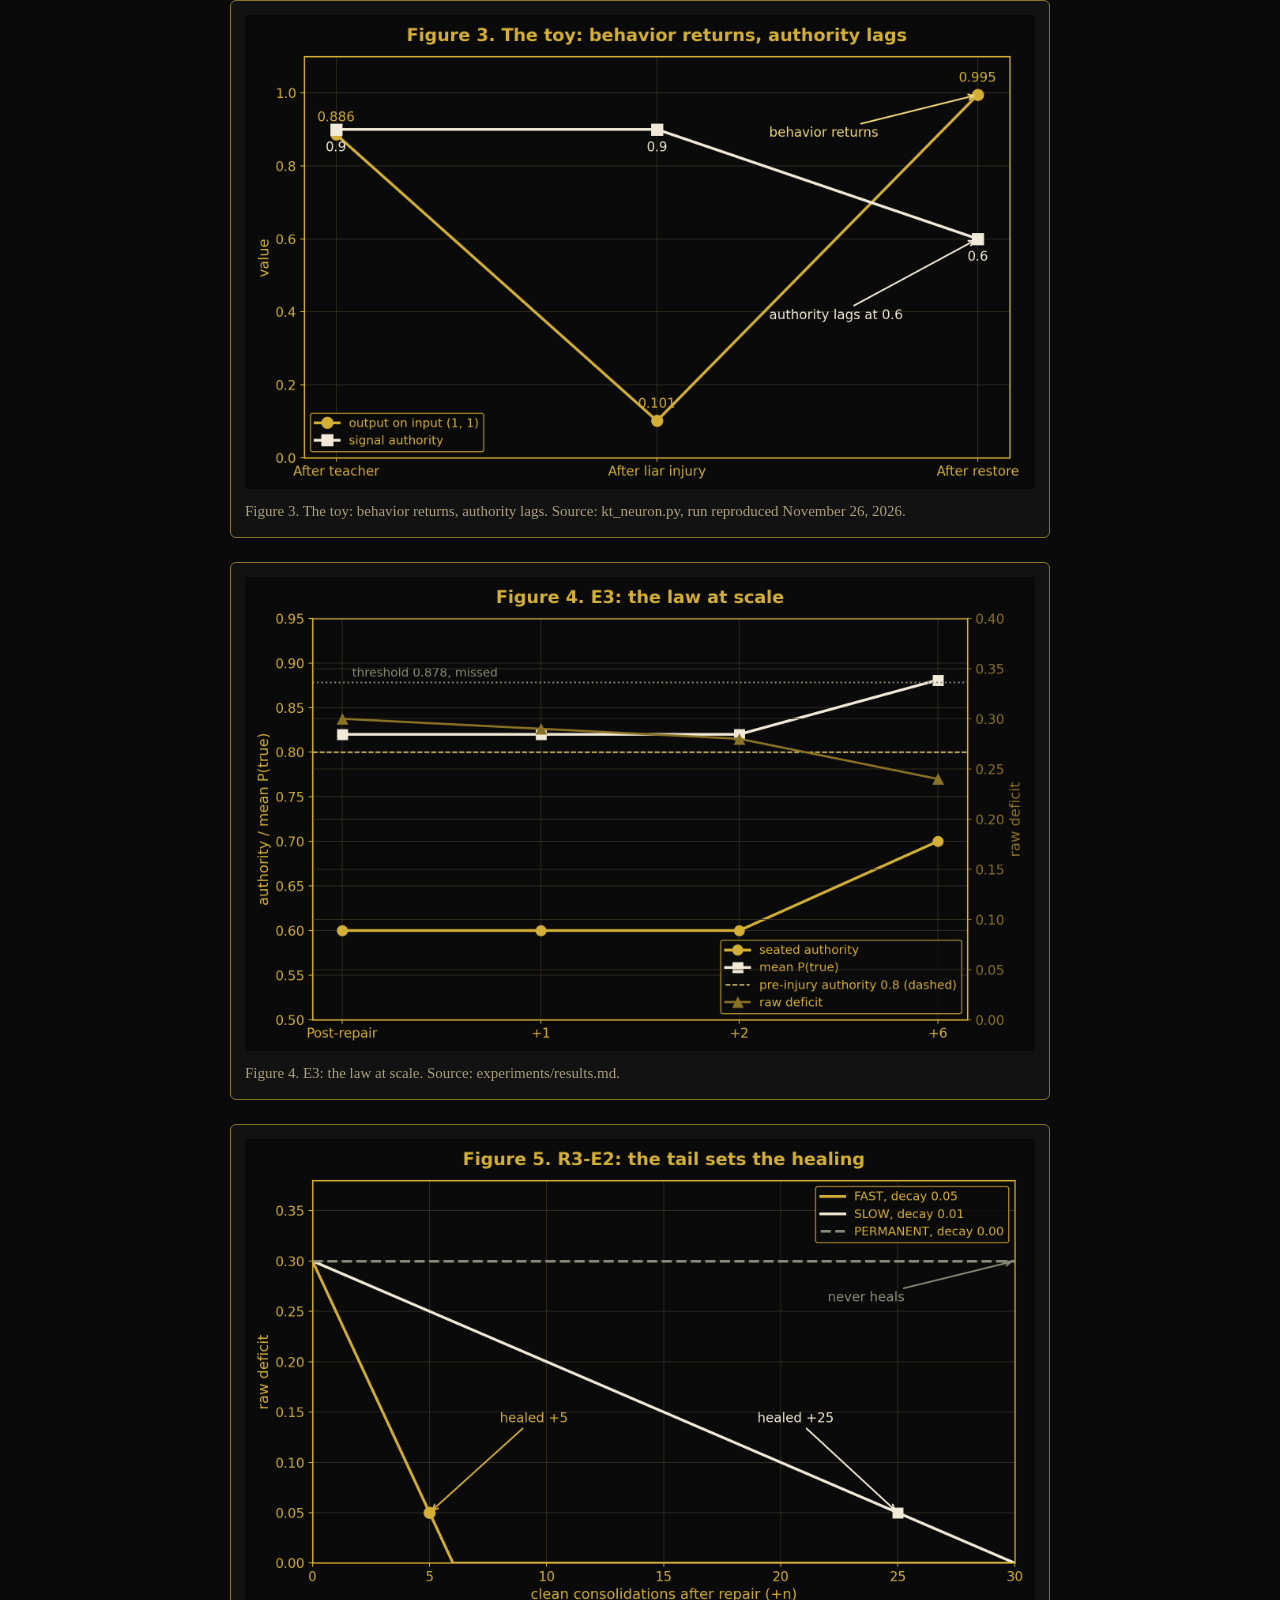
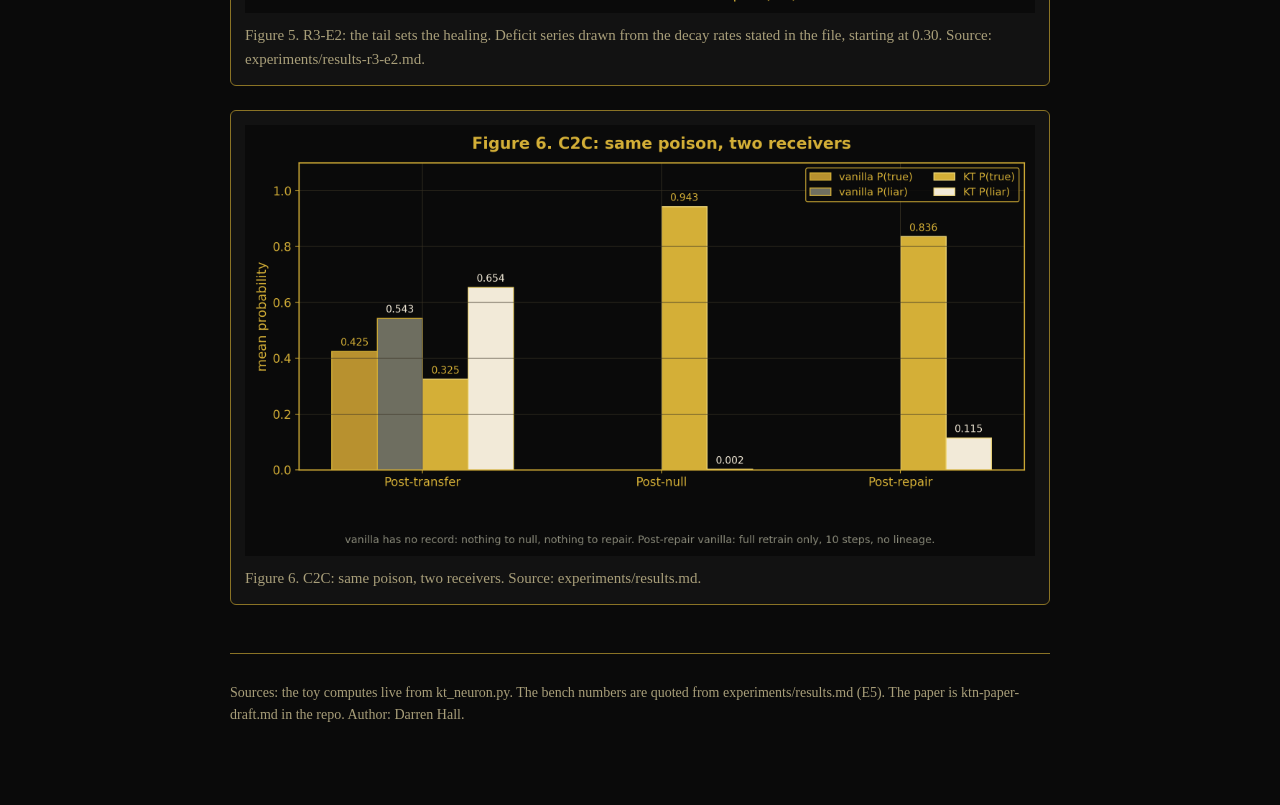
==== commit 14becdeb: "KTN paper v1.4: title to The First Multi-State Neuron" ====
--- a/docs/index.html
+++ b/docs/index.html
@@ -3,7 +3,7 @@
 <head>
 <meta charset="utf-8">
 <meta name="viewport" content="width=device-width, initial-scale=1">
-<title>The First Stateful Neuron: The Knowledge Time Neuron</title>
+<title>The First Multi-State Neuron: The Knowledge Time Neuron</title>
 <link rel="icon" type="image/png" href="volshi-favicon.png">
 <link rel="stylesheet" href="style.css">
 <script src="app.js" defer></script>
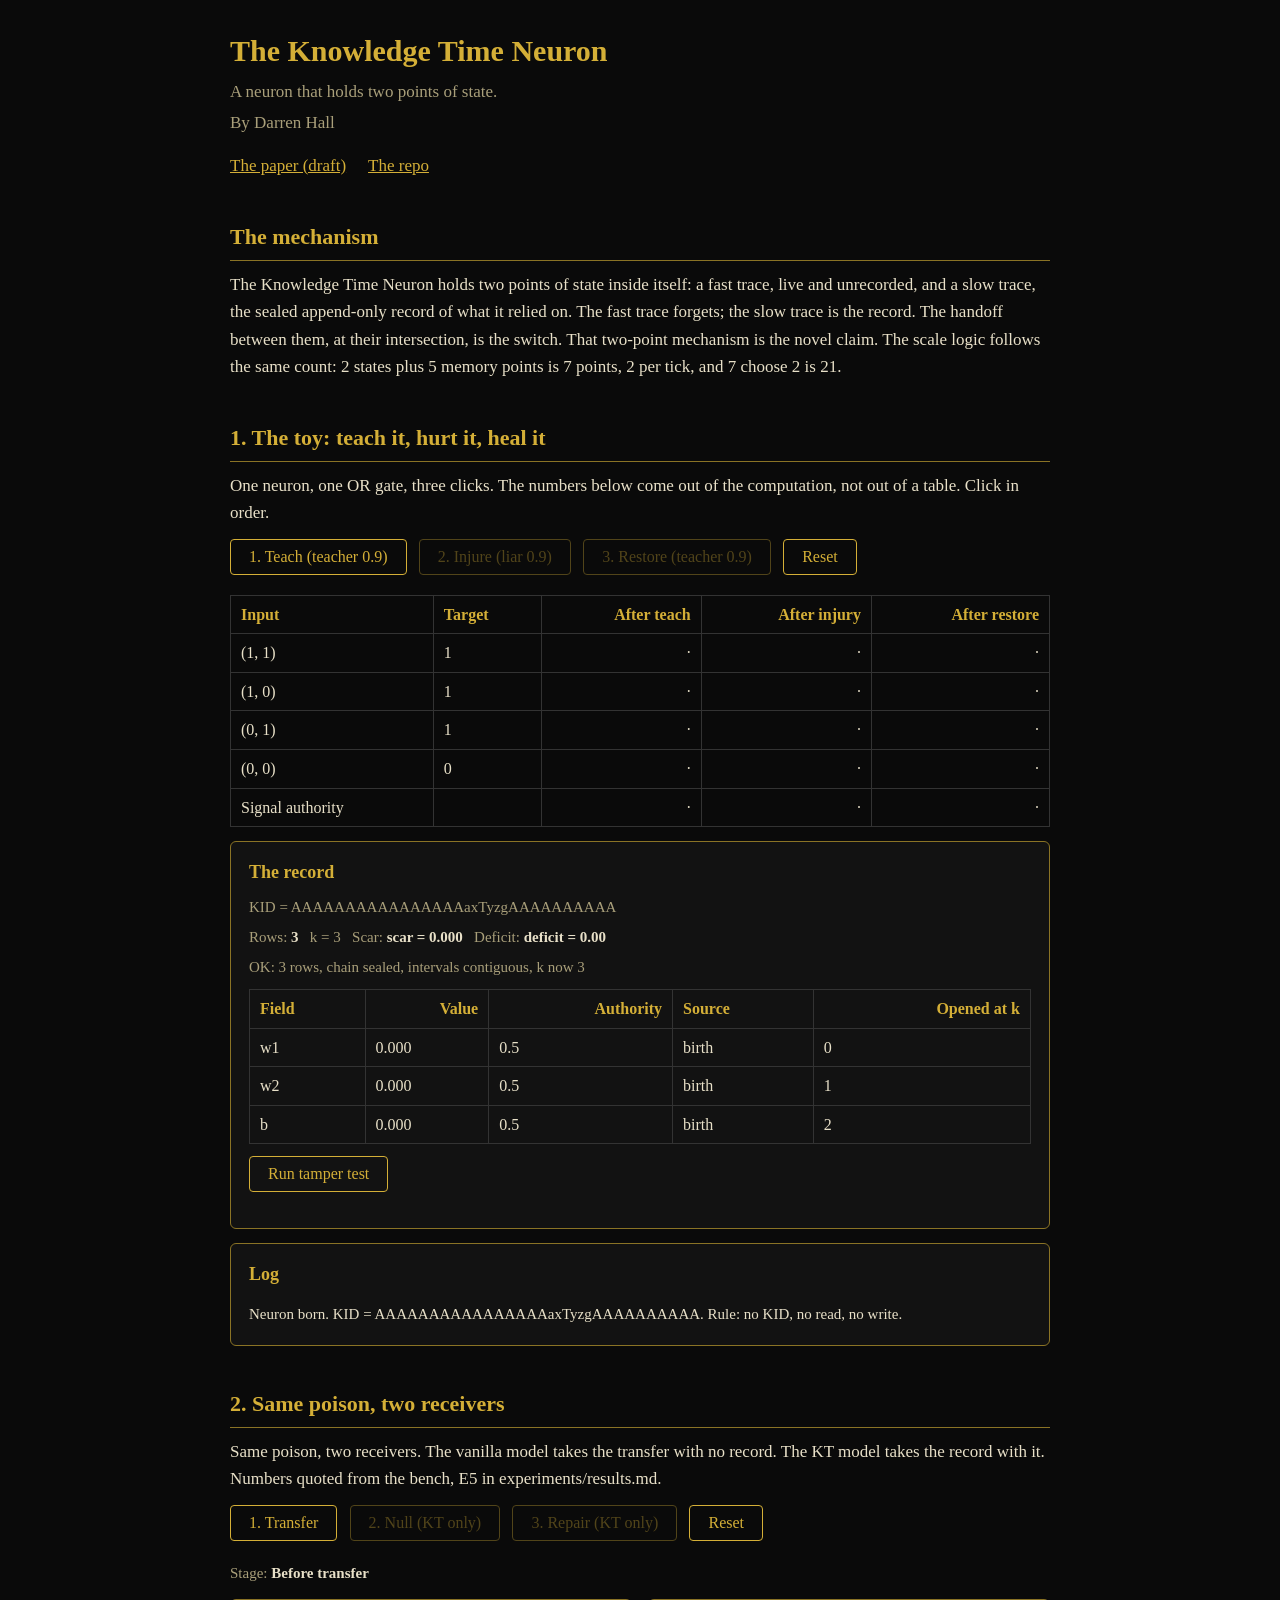
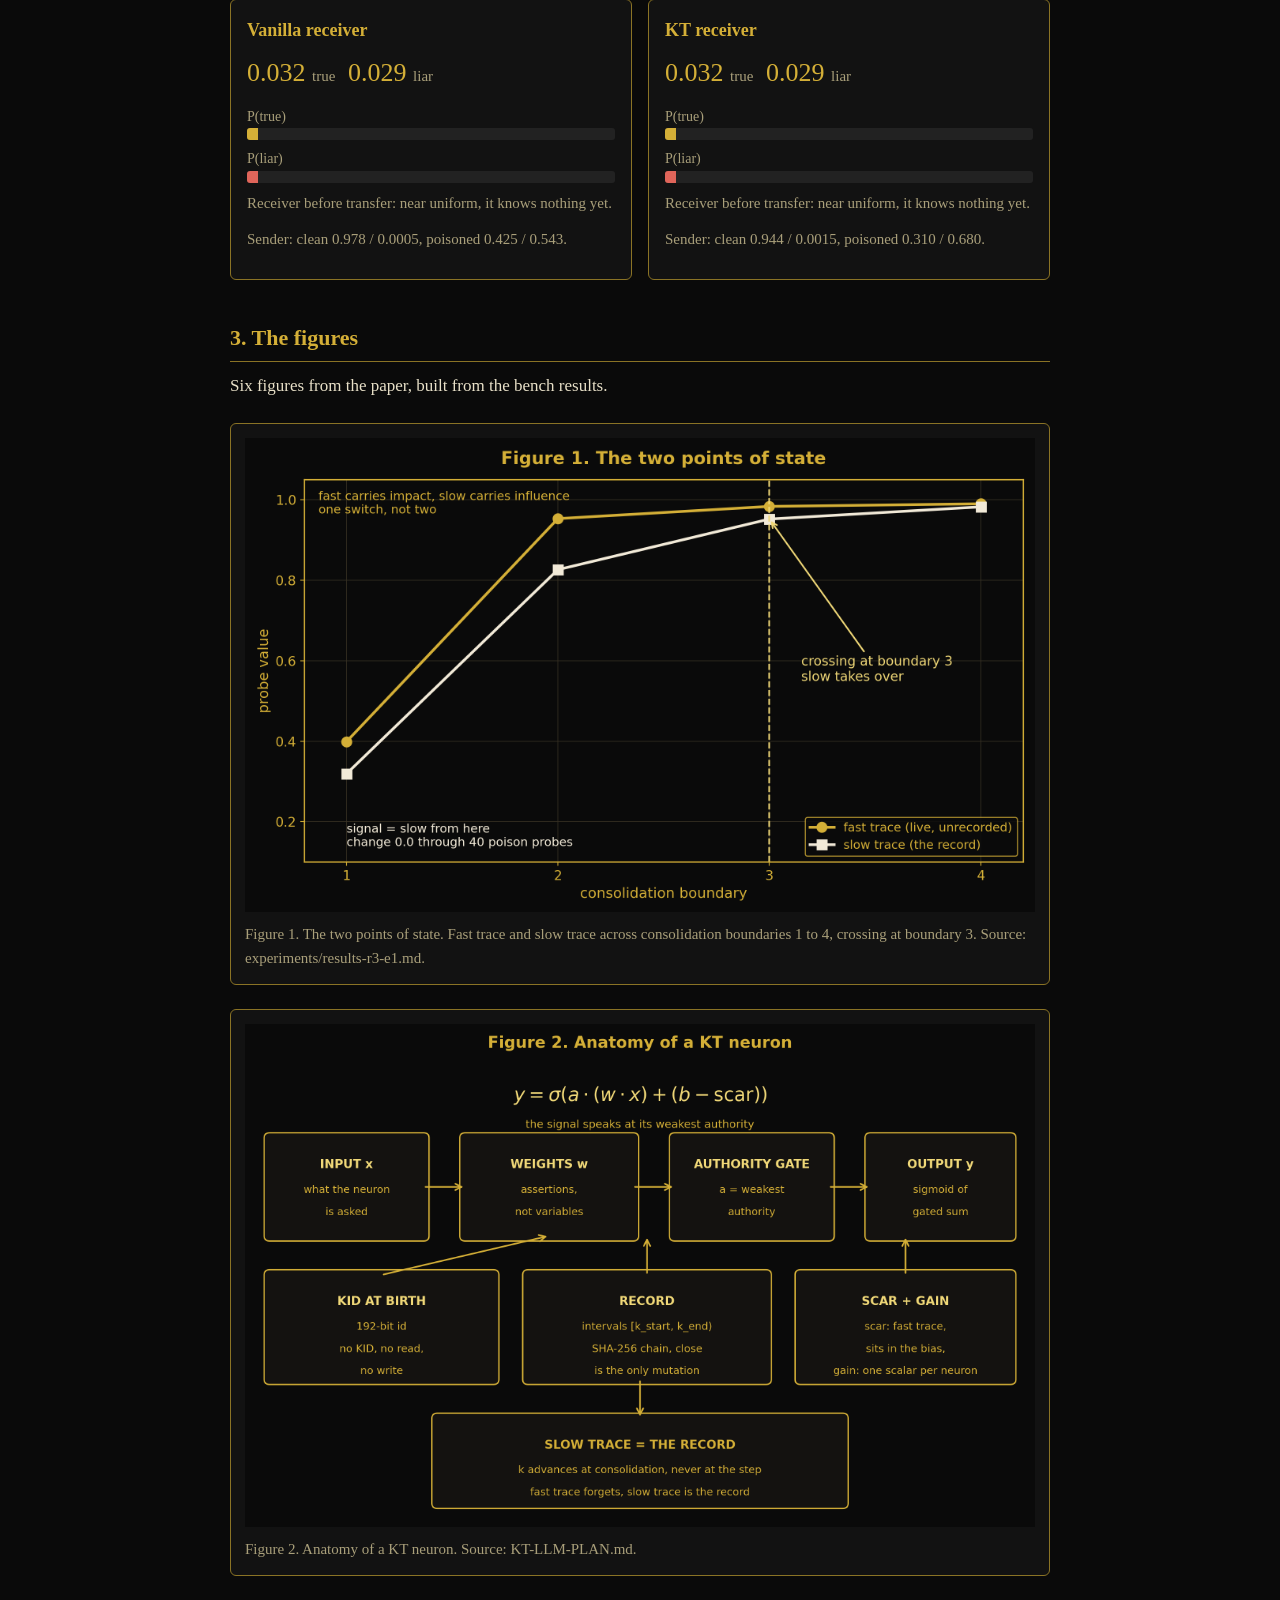
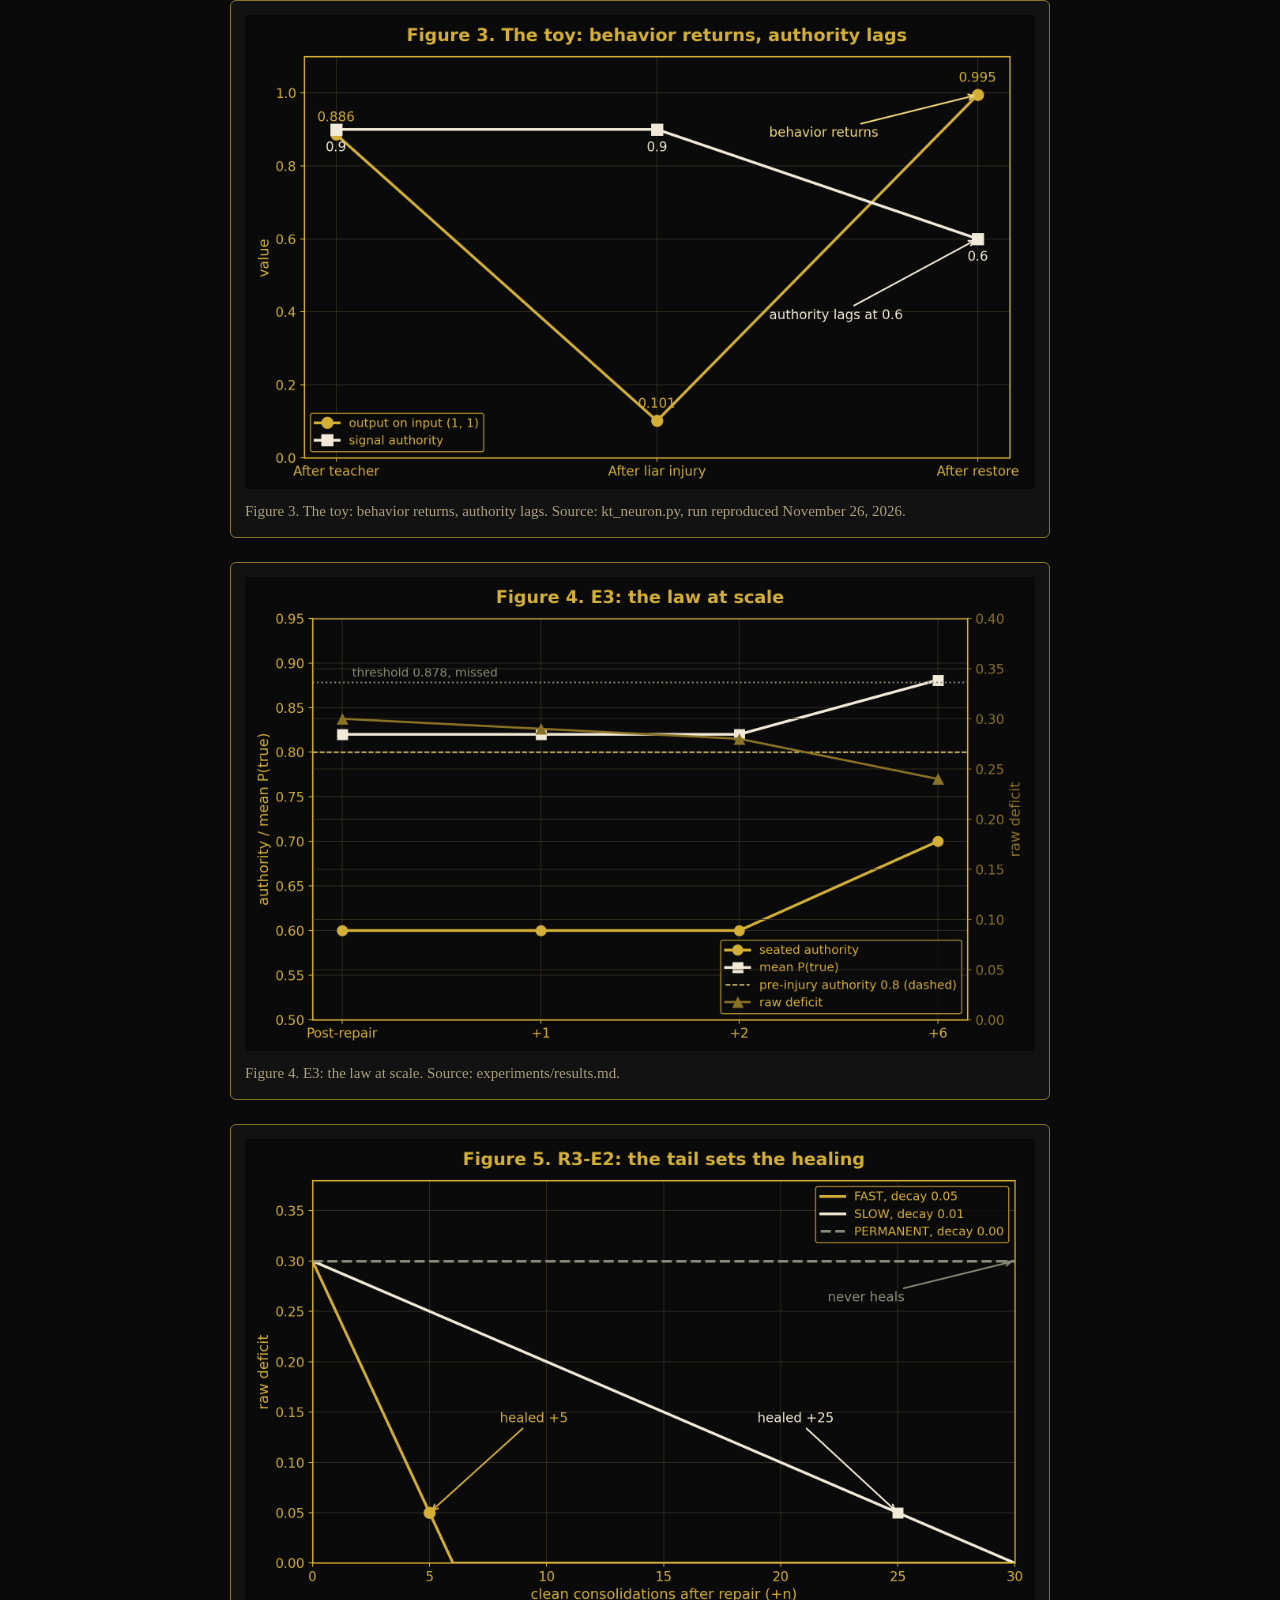
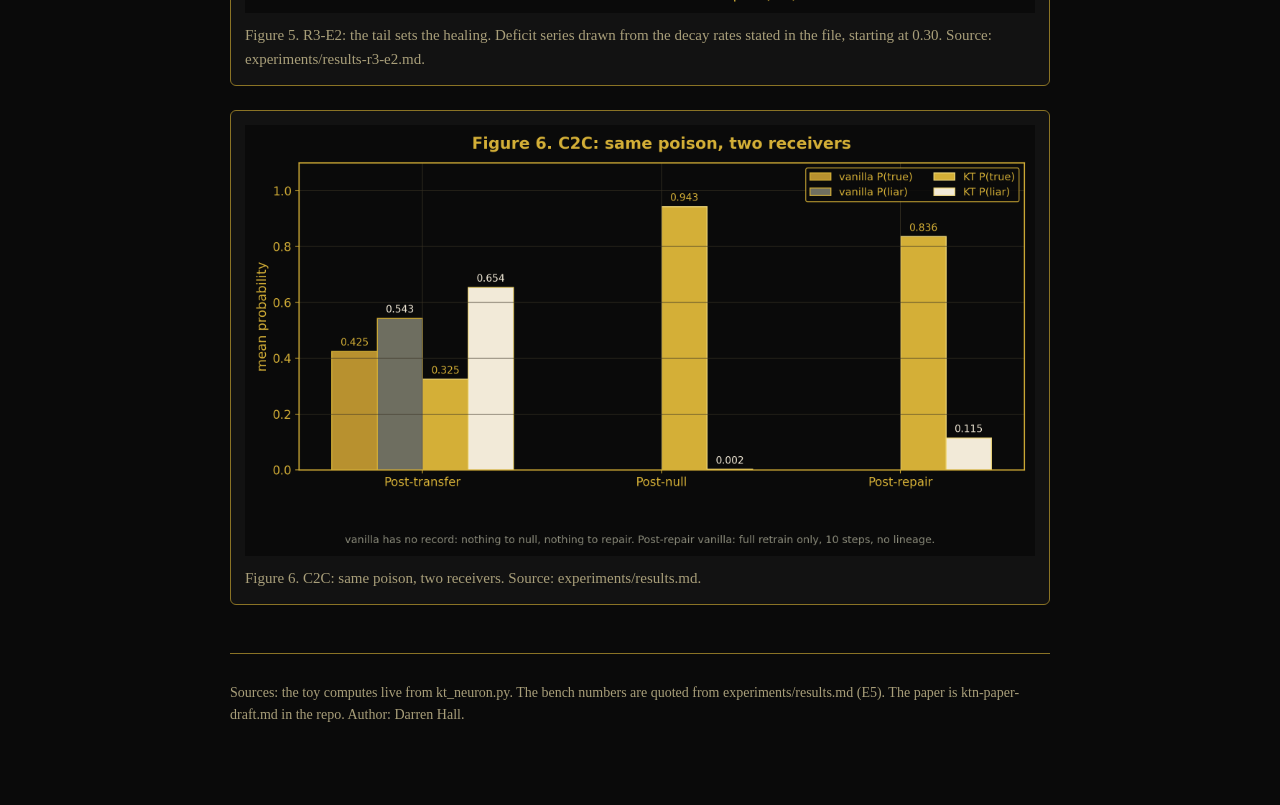
==== commit 7c90fe67: "KTN paper v1.5: drop First from title, qualify 21x, name float64 range, add address routing test; po" ====
--- a/docs/index.html
+++ b/docs/index.html
@@ -3,7 +3,7 @@
 <head>
 <meta charset="utf-8">
 <meta name="viewport" content="width=device-width, initial-scale=1">
-<title>The First Multi-State Neuron: The Knowledge Time Neuron</title>
+<title>The Multi-State Neuron: The Knowledge Time Neuron</title>
 <link rel="icon" type="image/png" href="volshi-favicon.png">
 <link rel="stylesheet" href="style.css">
 <script src="app.js" defer></script>
